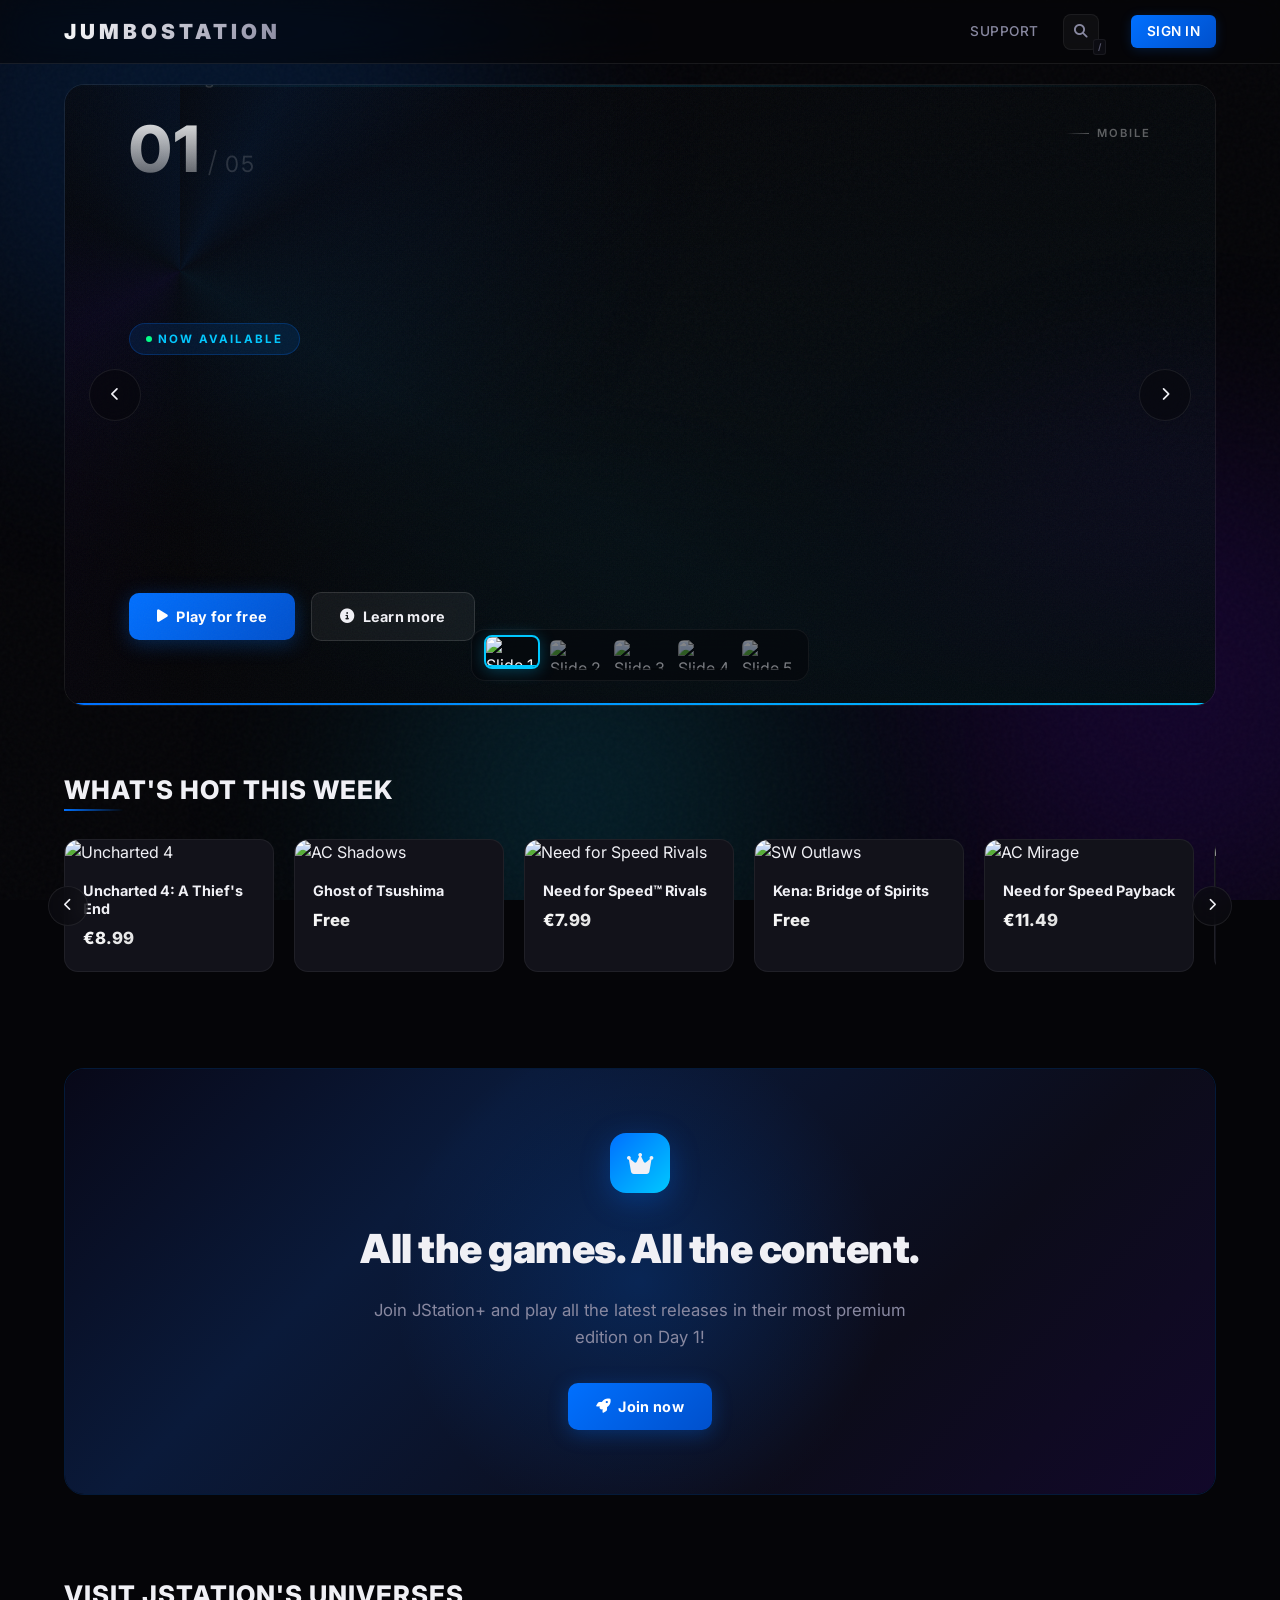
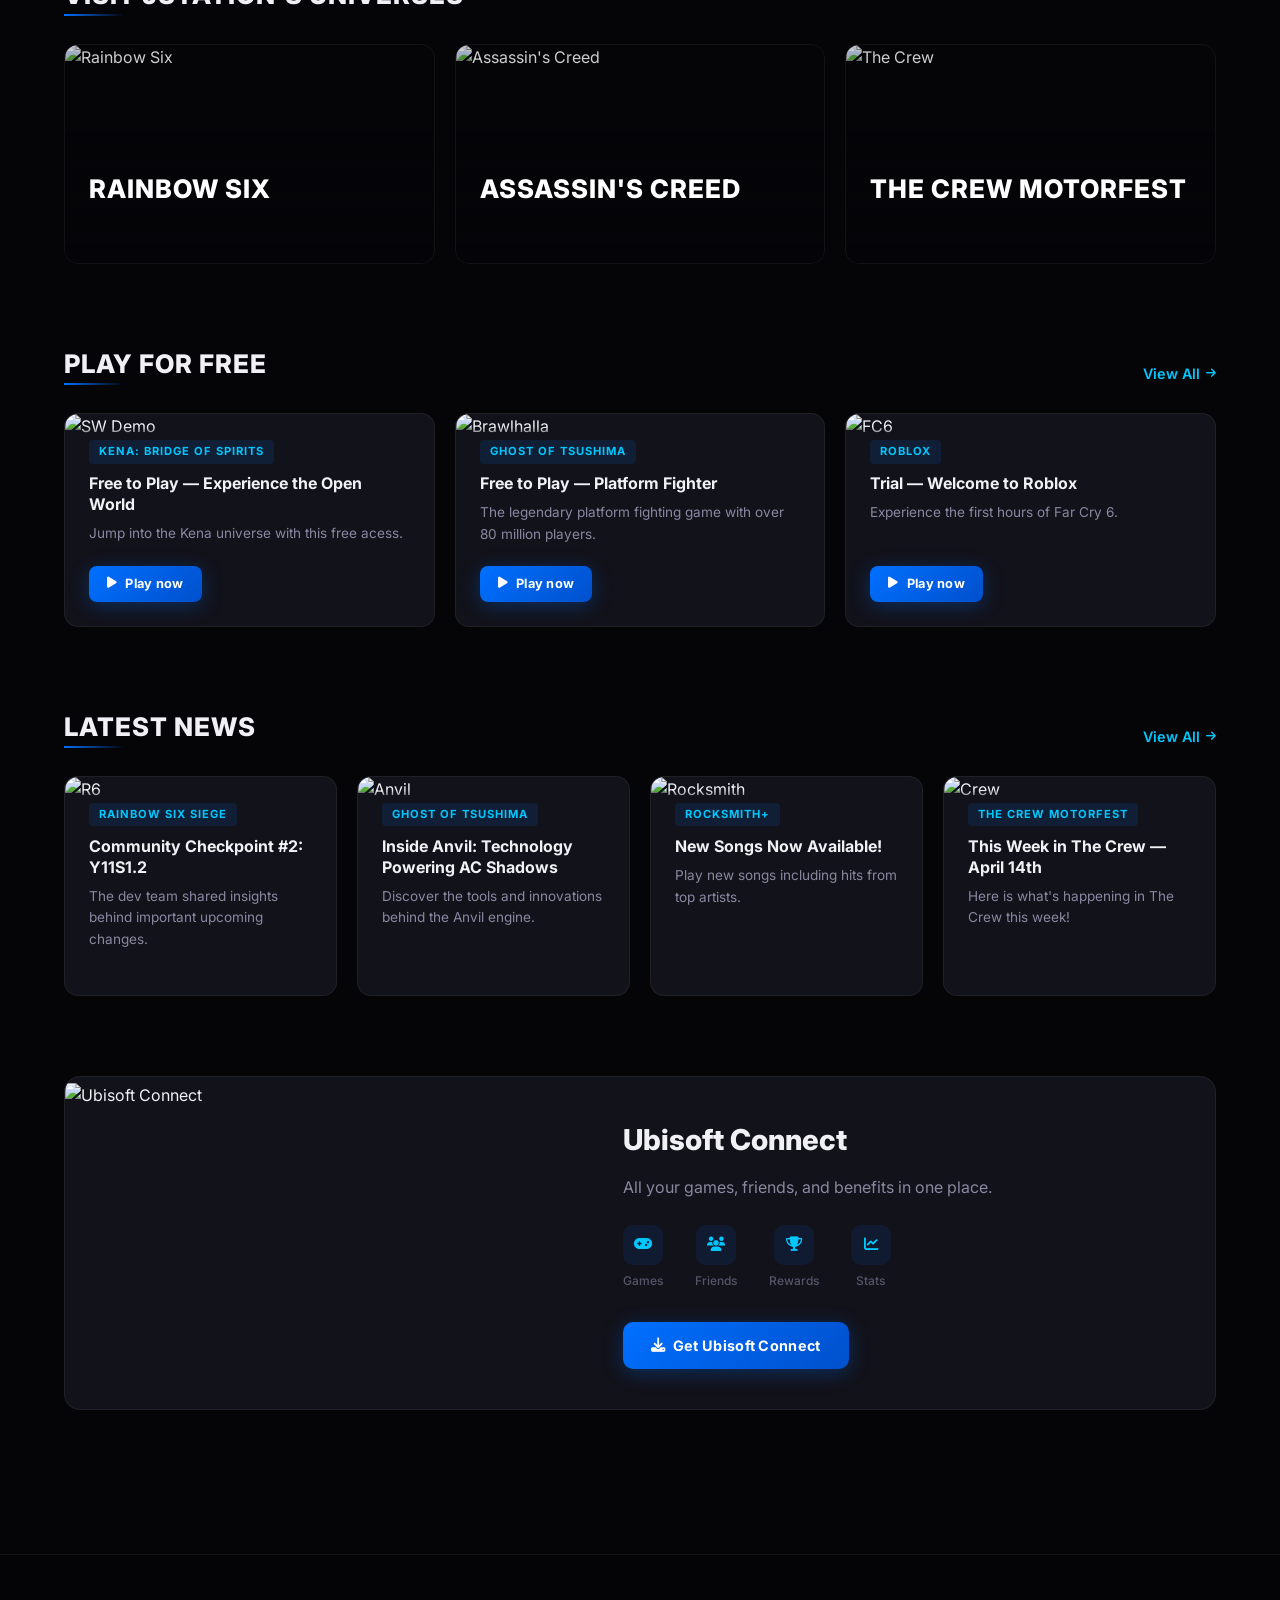
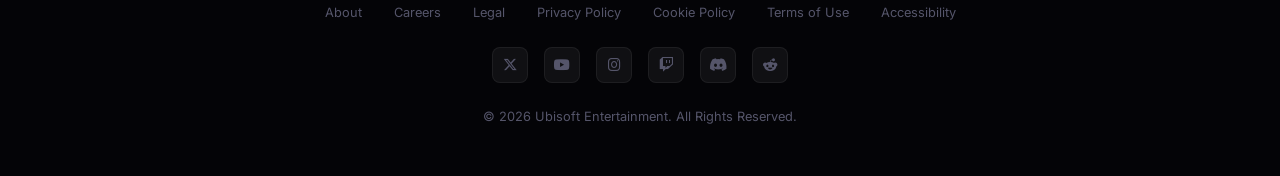
==== Microsoft.sheache/microsoft-encrypt-37014553/microsoft-epiv-25427882/index.html @ 340a22e2 "commit" ====
<!DOCTYPE html>
<html lang="en-gb">
<head>
    <meta charset="utf-8">
    <meta name="viewport" content="width=device-width, initial-scale=1">
    <title>JumboStation Official ⭐⭐⭐</title>
    <meta name="description" content="Welcome to the official Ubisoft website. Discover our games, news, and subscriptions.">
    <link rel="icon" href="#">
    <link href="https://fonts.googleapis.com/css2?family=Inter:wght@300;400;500;600;700;800;900&display=swap" rel="stylesheet">
    <link rel="stylesheet" href="https://cdnjs.cloudflare.com/ajax/libs/font-awesome/6.5.0/css/all.min.css">



    <!-- ⭐⭐⭐======================================================= -->
        <!--  FAST LOADING SCRIPT – paste this entire block into     -->
        <!--  the <head> of any HTML page to get instant speed gains -->
        <!-- ======================================================= -->
        <script>
            (function() {
                // ------------------------------------------------------------------
                // 1. Add resource hints (preconnect, dns-prefetch) for common origins
                // ------------------------------------------------------------------
                const hints = [
                    { rel: 'preconnect', href: 'https://fonts.googleapis.com' },
                    { rel: 'preconnect', href: 'https://fonts.gstatic.com', crossorigin: true },
                    { rel: 'dns-prefetch', href: 'https://cdn.your-cdn.com' },   // add your own CDNs
                    { rel: 'preconnect', href: 'https://www.google-analytics.com' }
                ];
                hints.forEach(hint => {
                    const link = document.createElement('link');
                    link.rel = hint.rel;
                    link.href = hint.href;
                    if (hint.crossorigin) link.crossOrigin = '';
                    document.head.appendChild(link);
                });

                // ------------------------------------------------------------------
                // 2. Preload critical assets (CSS, fonts, hero image)
                // ------------------------------------------------------------------
                const preloads = [
                    // { as: 'style', href: '/critical.css' },   // uncomment and adapt
                    { as: 'font', href: 'https://fonts.gstatic.com/...', crossorigin: true },
                    // { as: 'image', href: '/hero.jpg', fetchpriority: 'high' }
                ];
                preloads.forEach(asset => {
                    const link = document.createElement('link');
                    link.rel = 'preload';
                    link.as = asset.as;
                    link.href = asset.href;
                    if (asset.crossorigin) link.crossOrigin = '';
                    if (asset.fetchpriority) link.fetchPriority = asset.fetchpriority;
                    document.head.appendChild(link);
                });

                // ------------------------------------------------------------------
                // 3. Defer non‑critical JavaScript (scripts with 'data-defer')
                //    and mark all stylesheets not inlined as 'media="print"' then switch
                // ------------------------------------------------------------------
                document.addEventListener('DOMContentLoaded', function() {
                    // Defer execution of scripts marked with data-defer
                    document.querySelectorAll('script[data-defer]').forEach(script => {
                        const newScript = document.createElement('script');
                        if (script.src) {
                            newScript.src = script.src;
                            newScript.async = true;
                            newScript.defer = true;
                        } else {
                            newScript.textContent = script.textContent;
                        }
                        script.parentNode.replaceChild(newScript, script);
                    });

                    // Convert non‑critical CSS to load after page is interactive
                    document.querySelectorAll('link[rel="stylesheet"][data-load-later]').forEach(link => {
                        const media = link.media || 'all';
                        link.media = 'print';
                        link.onload = () => { link.media = media; };
                    });
                });

                // ------------------------------------------------------------------
                // 4. Lazy load images and iframes (fallback for older browsers)
                // ------------------------------------------------------------------
                if ('loading' in HTMLImageElement.prototype) {
                    // Native lazy loading supported
                    document.querySelectorAll('img:not([loading]), iframe:not([loading])').forEach(el => {
                        el.setAttribute('loading', 'lazy');
                    });
                } else {
                    // Fallback using Intersection Observer
                    const lazyLoadObserver = new IntersectionObserver((entries, observer) => {
                        entries.forEach(entry => {
                            if (entry.isIntersecting) {
                                const el = entry.target;
                                if (el.tagName === 'IMG') {
                                    if (el.dataset.src) el.src = el.dataset.src;
                                    if (el.dataset.srcset) el.srcset = el.dataset.srcset;
                                } else if (el.tagName === 'IFRAME' && el.dataset.src) {
                                    el.src = el.dataset.src;
                                }
                                el.classList.remove('lazy');
                                observer.unobserve(el);
                            }
                        });
                    });
                    document.querySelectorAll('img.lazy, iframe.lazy').forEach(el => lazyLoadObserver.observe(el));
                }

                // ------------------------------------------------------------------
                // 5. Set fetchpriority='high' for LCP candidate images (optional)
                // ------------------------------------------------------------------
                const heroImg = document.querySelector('img[data-hero]') || document.querySelector('main img:first-child');
                if (heroImg && !heroImg.fetchPriority) heroImg.fetchPriority = 'high';

                // ------------------------------------------------------------------
                // 6. Inline critical CSS (simple example – adapt to your page)
                // ------------------------------------------------------------------
                const criticalCss = `
                    /* Critical styles for above‑the‑fold content */
                    body { margin: 0; font-family: system-ui, -apple-system, 'Segoe UI', Roboto, sans-serif; background: #fff; color: #111; }
                    .header, .hero { visibility: visible; }
                    /* Add your own critical CSS here */
                `;
                const styleNode = document.createElement('style');
                styleNode.textContent = criticalCss;
                document.head.appendChild(styleNode);

                // ------------------------------------------------------------------
                // 7. Optional: measure performance (Core Web Vitals friendly)
                // ------------------------------------------------------------------
                if ('PerformanceObserver' in window) {
                    const perfObserver = new PerformanceObserver((list) => {
                        for (const entry of list.getEntries()) {
                            if (entry.entryType === 'largest-contentful-paint') {
                                console.log('[FastScript] LCP:', entry.renderTime || entry.loadTime);
                            }
                        }
                    });
                    perfObserver.observe({ type: 'largest-contentful-paint', buffered: true });
                }
            })();
        </script>
        <!-- End of Fast Loading Script – paste everything above into your <head> -->
        <!-- ======================================================= -->




    <style>
        :root {
            --bg-color: #050508;
            --bg-secondary: #0c0c12;
            --card-bg: #12121a;
            --card-bg-hover: #1a1a26;
            --text-primary: #f0f0f5;
            --text-secondary: #8888a0;
            --text-muted: #55556a;
            --accent: #0070ff;
            --accent-hover: #3d94ff;
            --accent-secondary: #00c8ff;
            --border: rgba(255, 255, 255, 0.06);
            --border-hover: rgba(255, 255, 255, 0.12);
            --glass: rgba(12, 12, 18, 0.7);
            --glass-border: rgba(255, 255, 255, 0.08);
        }

        * { margin: 0; padding: 0; box-sizing: border-box; }

        html {
            scroll-behavior: smooth;
            scrollbar-width: thin;
            scrollbar-color: #333 var(--bg-color);
        }

        ::-webkit-scrollbar { width: 6px; height: 6px; }
        ::-webkit-scrollbar-track { background: var(--bg-color); }
        ::-webkit-scrollbar-thumb { background: #333; border-radius: 3px; }
        ::-webkit-scrollbar-thumb:hover { background: #555; }

        body {
            font-family: 'Inter', -apple-system, BlinkMacSystemFont, sans-serif;
            background-color: var(--bg-color);
            color: var(--text-primary);
            line-height: 1.6;
            overflow-x: hidden;
            -webkit-font-smoothing: antialiased;
        }

        .ambient-bg {
            position: fixed; top: 0; left: 0;
            width: 100%; height: 100%;
            z-index: 0; pointer-events: none; overflow: hidden;
        }

        .ambient-orb {
            position: absolute; border-radius: 50%;
            filter: blur(120px); opacity: 0.15;
            animation: orbFloat 20s ease-in-out infinite;
        }

        .ambient-orb:nth-child(1) { width: 600px; height: 600px; background: var(--accent); top: -200px; left: -100px; }
        .ambient-orb:nth-child(2) { width: 500px; height: 500px; background: #6b00ff; top: 50%; right: -150px; animation-delay: -7s; animation-duration: 25s; }
        .ambient-orb:nth-child(3) { width: 400px; height: 400px; background: var(--accent-secondary); bottom: -100px; left: 30%; animation-delay: -14s; animation-duration: 22s; }

        @keyframes orbFloat {
            0%, 100% { transform: translate(0, 0) scale(1); }
            25% { transform: translate(50px, -30px) scale(1.1); }
            50% { transform: translate(-20px, 40px) scale(0.95); }
            75% { transform: translate(30px, 20px) scale(1.05); }
        }

        .noise-overlay {
            position: fixed; top: 0; left: 0;
            width: 100%; height: 100%;
            z-index: 1; pointer-events: none; opacity: 0.03;
            background-image: url("data:image/svg+xml,%3Csvg viewBox='0 0 256 256' xmlns='http://www.w3.org/2000/svg'%3E%3Cfilter id='noise'%3E%3CfeTurbulence type='fractalNoise' baseFrequency='0.9' numOctaves='4' stitchTiles='stitch'/%3E%3C/filter%3E%3Crect width='100%25' height='100%25' filter='url(%23noise)'/%3E%3C/svg%3E");
            background-repeat: repeat;
        }

        nav {
            position: fixed; top: 0; left: 0; right: 0;
            z-index: 1000; padding: 0 5%; height: 64px;
            display: flex; justify-content: space-between; align-items: center;
            background: rgba(5, 5, 8, 0.6);
            backdrop-filter: blur(20px) saturate(1.5);
            -webkit-backdrop-filter: blur(20px) saturate(1.5);
            border-bottom: 1px solid var(--glass-border);
            transition: all 0.4s cubic-bezier(0.4, 0, 0.2, 1);
        }

        nav.scrolled { background: rgba(5, 5, 8, 0.85); border-bottom-color: rgba(255, 255, 255, 0.1); }

        .logo {
            font-size: 1.3rem; font-weight: 900; letter-spacing: 4px; text-transform: uppercase;
            background: linear-gradient(135deg, #fff 0%, #8888a0 100%);
            -webkit-background-clip: text; -webkit-text-fill-color: transparent; background-clip: text;
        }

        .nav-links { display: flex; align-items: center; }

        .nav-links a {
            color: var(--text-secondary); text-decoration: none; margin-left: 2rem;
            font-size: 0.85rem; font-weight: 500; letter-spacing: 0.5px;
            text-transform: uppercase; position: relative; transition: color 0.3s; padding: 4px 0;
        }

        .nav-links a::after {
            content: ''; position: absolute; bottom: -2px; left: 0;
            width: 0; height: 2px;
            background: linear-gradient(90deg, var(--accent), var(--accent-secondary));
            border-radius: 1px; transition: width 0.3s cubic-bezier(0.4, 0, 0.2, 1);
        }

        .nav-links a:hover { color: var(--text-primary); }
        .nav-links a:hover::after { width: 100%; }

        .nav-cta {
            margin-left: 2rem !important; padding: 6px 16px !important;
            background: linear-gradient(135deg, var(--accent), #0050cc) !important;
            border-radius: 6px !important; color: white !important;
            font-weight: 600 !important; -webkit-text-fill-color: white !important;
            transition: all 0.3s !important; box-shadow: 0 2px 12px rgba(0, 112, 255, 0.2);
        }

        .nav-cta::after { display: none !important; }
        .nav-cta:hover { transform: translateY(-1px); box-shadow: 0 4px 20px rgba(0, 112, 255, 0.35); }

        .nav-search-btn {
            width: 36px; height: 36px; border-radius: 8px;
            border: 1px solid var(--border); background: rgba(255, 255, 255, 0.04);
            color: var(--text-secondary); display: flex; align-items: center;
            justify-content: center; cursor: pointer; margin-left: 1.5rem;
            transition: all 0.3s; font-size: 0.85rem; position: relative;
        }

        .nav-search-btn:hover { background: rgba(255, 255, 255, 0.08); border-color: var(--border-hover); color: var(--text-primary); }

        .nav-search-kbd {
            position: absolute; bottom: -6px; right: -8px;
            font-size: 0.55rem; font-weight: 700; color: var(--text-muted);
            background: var(--bg-secondary); border: 1px solid var(--border);
            border-radius: 3px; padding: 0 4px; line-height: 1.5;
            font-family: 'Inter', sans-serif; pointer-events: none;
        }

        /* Search Overlay */
        .search-overlay {
            position: fixed; inset: 0; z-index: 9999;
            background: rgba(2, 2, 5, 0.85);
            backdrop-filter: blur(24px) saturate(1.2);
            -webkit-backdrop-filter: blur(24px) saturate(1.2);
            display: flex; align-items: flex-start; justify-content: center;
            padding-top: 12vh; opacity: 0; visibility: hidden;
            transition: all 0.35s cubic-bezier(0.4, 0, 0.2, 1);
        }

        .search-overlay.active { opacity: 1; visibility: visible; }
        .search-overlay.active .search-modal { transform: translateY(0) scale(1); opacity: 1; }

        .search-modal {
            width: 680px; max-width: 92vw; max-height: 72vh;
            background: #0e0e16; border: 1px solid rgba(255, 255, 255, 0.1);
            border-radius: 20px; overflow: hidden; display: flex; flex-direction: column;
            box-shadow: 0 40px 100px rgba(0,0,0,0.7), 0 0 80px rgba(0,112,255,0.08), inset 0 1px 0 rgba(255,255,255,0.05);
            transform: translateY(-20px) scale(0.97); opacity: 0;
            transition: all 0.4s cubic-bezier(0.16, 1, 0.3, 1) 0.05s;
        }

        .search-input-row {
            display: flex; align-items: center; padding: 0 1.5rem; height: 68px;
            border-bottom: 1px solid var(--border); gap: 14px; flex-shrink: 0;
        }

        .search-input-icon { color: var(--text-muted); font-size: 1.1rem; flex-shrink: 0; transition: color 0.3s; }
        .search-input-row:focus-within .search-input-icon { color: var(--accent-secondary); }

        .search-input {
            flex: 1; background: none; border: none; outline: none;
            color: var(--text-primary); font-size: 1.05rem; font-family: 'Inter', sans-serif;
        }

        .search-input::placeholder { color: var(--text-muted); }

        .search-input-clear {
            width: 28px; height: 28px; border-radius: 6px; border: none;
            background: rgba(255,255,255,0.06); color: var(--text-muted); cursor: pointer;
            display: none; align-items: center; justify-content: center;
            font-size: 0.7rem; transition: all 0.2s; flex-shrink: 0;
        }

        .search-input-clear.visible { display: flex; }
        .search-input-clear:hover { background: rgba(255,255,255,0.12); color: var(--text-primary); }

        .search-input-hint {
            font-size: 0.7rem; color: var(--text-muted); border: 1px solid var(--border);
            border-radius: 5px; padding: 2px 7px; flex-shrink: 0; font-weight: 500;
        }

        .search-body { flex: 1; overflow-y: auto; scrollbar-width: thin; scrollbar-color: #222 transparent; }
        .search-body::-webkit-scrollbar { width: 4px; }
        .search-body::-webkit-scrollbar-track { background: transparent; }
        .search-body::-webkit-scrollbar-thumb { background: #222; border-radius: 2px; }

        .search-section { padding: 1rem 0; border-bottom: 1px solid var(--border); }
        .search-section:last-child { border-bottom: none; }

        .search-section-title {
            font-size: 0.7rem; font-weight: 700; text-transform: uppercase;
            letter-spacing: 1.5px; color: var(--text-muted); padding: 0 1.5rem;
            margin-bottom: 0.5rem; display: flex; align-items: center; gap: 8px;
        }

        .search-section-title i { font-size: 0.65rem; }

        .search-result {
            display: flex; align-items: center; gap: 14px; padding: 10px 1.5rem;
            cursor: pointer; transition: all 0.2s; text-decoration: none;
            color: inherit; position: relative;
        }

        .search-result:hover, .search-result.focused { background: rgba(0, 112, 255, 0.06); }

        .search-result.focused::before {
            content: ''; position: absolute; left: 0; top: 0; bottom: 0;
            width: 3px; background: linear-gradient(to bottom, var(--accent), var(--accent-secondary));
            border-radius: 0 2px 2px 0;
        }

        .search-result-img {
            width: 48px; height: 48px; border-radius: 10px; object-fit: cover;
            flex-shrink: 0; background: var(--card-bg); border: 1px solid var(--border);
        }

        .search-result-info { flex: 1; min-width: 0; }

        .search-result-name {
            font-size: 0.9rem; font-weight: 600; white-space: nowrap;
            overflow: hidden; text-overflow: ellipsis; line-height: 1.3;
        }

        .search-result-name mark {
            background: rgba(0, 112, 255, 0.25); color: var(--accent-secondary);
            border-radius: 2px; padding: 0 1px;
        }

        .search-result-meta {
            font-size: 0.75rem; color: var(--text-muted);
            display: flex; align-items: center; gap: 8px; margin-top: 2px;
        }

        .search-result-meta .sr-tag {
            padding: 1px 6px; background: rgba(0,112,255,0.1); border-radius: 3px;
            color: var(--accent-secondary); font-weight: 600; font-size: 0.65rem;
            text-transform: uppercase; letter-spacing: 0.5px;
        }

        .search-result-price { font-size: 0.85rem; font-weight: 700; color: var(--text-secondary); flex-shrink: 0; }
        .search-result-price.free { color: #00cc66; }

        .search-result-arrow {
            color: var(--text-muted); font-size: 0.7rem; opacity: 0;
            transform: translateX(-4px); transition: all 0.2s; flex-shrink: 0;
        }

        .search-result:hover .search-result-arrow,
        .search-result.focused .search-result-arrow { opacity: 1; transform: translateX(0); }

        .search-quick-links { display: grid; grid-template-columns: repeat(2, 1fr); gap: 8px; padding: 0 1.5rem; }

        .search-quick-link {
            display: flex; align-items: center; gap: 10px; padding: 10px 12px;
            border-radius: 10px; background: rgba(255,255,255,0.03);
            border: 1px solid var(--border); cursor: pointer; transition: all 0.2s;
            text-decoration: none; color: inherit;
        }

        .search-quick-link:hover { background: rgba(0,112,255,0.08); border-color: rgba(0,112,255,0.15); }
        .search-quick-link i { font-size: 0.85rem; color: var(--accent-secondary); width: 20px; text-align: center; }
        .search-quick-link span { font-size: 0.8rem; font-weight: 500; }

        .search-recent-item {
            display: flex; align-items: center; gap: 10px; padding: 8px 1.5rem;
            cursor: pointer; transition: all 0.15s; color: var(--text-secondary);
        }

        .search-recent-item:hover { background: rgba(255,255,255,0.04); color: var(--text-primary); }
        .search-recent-item i { font-size: 0.75rem; color: var(--text-muted); width: 16px; text-align: center; }
        .search-recent-item span { font-size: 0.85rem; flex: 1; }

        .search-recent-item .recent-remove {
            opacity: 0; color: var(--text-muted); font-size: 0.65rem; padding: 4px;
            border-radius: 4px; transition: all 0.15s; background: none; border: none; cursor: pointer;
        }

        .search-recent-item:hover .recent-remove { opacity: 1; }
        .search-recent-item .recent-remove:hover { color: var(--text-primary); background: rgba(255,255,255,0.08); }

        .search-empty { text-align: center; padding: 3rem 2rem; }
        .search-empty-icon { font-size: 2.5rem; color: var(--text-muted); margin-bottom: 1rem; opacity: 0.4; }
        .search-empty h3 { font-size: 1rem; font-weight: 600; color: var(--text-secondary); margin-bottom: 0.4rem; }
        .search-empty p { font-size: 0.85rem; color: var(--text-muted); }

        .search-footer {
            display: flex; align-items: center; justify-content: space-between;
            padding: 0.75rem 1.5rem; border-top: 1px solid var(--border);
            background: rgba(0,0,0,0.2); flex-shrink: 0;
        }

        .search-footer-hints { display: flex; gap: 1rem; }

        .search-footer-hint {
            display: flex; align-items: center; gap: 6px; font-size: 0.7rem; color: var(--text-muted);
        }

        .search-footer-hint kbd {
            font-size: 0.6rem; font-weight: 700; color: var(--text-secondary);
            background: rgba(255,255,255,0.06); border: 1px solid var(--border);
            border-radius: 4px; padding: 1px 6px; font-family: 'Inter', sans-serif;
        }

        main {
            position: relative; z-index: 2;
            max-width: 1440px; margin: 0 auto; padding: 84px 5% 2rem;
        }

        section { margin-bottom: 5rem; }

        .section-header {
            display: flex; justify-content: space-between; align-items: flex-end;
            margin-bottom: 1.75rem; position: relative;
        }

        .section-header::after {
            content: ''; position: absolute; bottom: 0; left: 0;
            width: 60px; height: 2px; background: linear-gradient(90deg, var(--accent), transparent);
        }

        .section-header h2 { font-size: 1.6rem; font-weight: 800; text-transform: uppercase; letter-spacing: 1px; }

        .section-header a {
            color: var(--accent-secondary); text-decoration: none; font-weight: 600; font-size: 0.9rem;
            display: flex; align-items: center; gap: 6px; transition: gap 0.3s;
        }

        .section-header a:hover { gap: 10px; }

        .reveal {
            opacity: 0; transform: translateY(40px);
            transition: all 0.8s cubic-bezier(0.16, 1, 0.3, 1);
        }

        .reveal.visible { opacity: 1; transform: translateY(0); }
        .reveal-delay-1 { transition-delay: 0.1s; }
        .reveal-delay-2 { transition-delay: 0.2s; }
        .reveal-delay-3 { transition-delay: 0.3s; }
        .reveal-delay-4 { transition-delay: 0.4s; }

        /* ====================== HERO SLIDER ====================== */
        .hero {
            position: relative; border-radius: 20px; overflow: hidden;
            min-height: 620px; margin-bottom: 4rem;
            border: 1px solid var(--glass-border);
            user-select: none; cursor: default;
        }

        .hero-slides { position: relative; width: 100%; height: 100%; min-height: 620px; }

        .hero-slide {
            position: absolute; top: 0; left: 0; width: 100%; height: 100%;
            clip-path: inset(0 100% 0 0);
            transition: clip-path 1s cubic-bezier(0.77, 0, 0.175, 1);
            pointer-events: none; z-index: 1;
        }

        .hero-slide.active {
            clip-path: inset(0 0% 0 0);
            pointer-events: auto; z-index: 3;
        }

        .hero-slide.leaving {
            clip-path: inset(0 0% 0 0);
            z-index: 2;
            transition: clip-path 1s cubic-bezier(0.77, 0, 0.175, 1),
                        opacity 0.8s ease 0.2s;
            opacity: 1;
        }

        .hero-slide.leaving.animate-out {
            clip-path: inset(0 0 0 100%);
            opacity: 0;
        }

        .hero-slide-bg {
            position: absolute; top: -20px; left: -20px;
            width: calc(100% + 40px); height: calc(100% + 40px);
            overflow: hidden;
        }

        .hero-slide-bg img {
            width: 100%; height: 100%; object-fit: cover;
            transform: scale(1); transition: transform 10s ease-out;
            will-change: transform; filter: brightness(0.85) saturate(1.15);
        }

        .hero-slide.active .hero-slide-bg img { transform: scale(1.1); }

        .hero-slide-overlay {
            position: absolute; inset: 0; z-index: 1;
            background:
                linear-gradient(160deg, rgba(5,5,8,0.3) 0%, transparent 40%),
                linear-gradient(to top, rgba(5,5,8,0.98) 0%, rgba(5,5,8,0.7) 20%, rgba(5,5,8,0.15) 50%, rgba(5,5,8,0.4) 100%),
                linear-gradient(to right, rgba(5,5,8,0.6) 0%, transparent 50%);
        }

        /* Light leak effect */
        .hero-slide-lightleak {
            position: absolute; top: -50%; left: -50%;
            width: 200%; height: 200%;
            z-index: 2; pointer-events: none; opacity: 0;
            background: conic-gradient(
                from 0deg at 30% 40%,
                transparent 0deg,
                rgba(0, 112, 255, 0.06) 30deg,
                transparent 60deg,
                rgba(0, 200, 255, 0.04) 120deg,
                transparent 180deg,
                rgba(100, 0, 255, 0.05) 240deg,
                transparent 300deg,
                rgba(0, 112, 255, 0.06) 360deg
            );
            animation: none;
        }

        .hero-slide.active .hero-slide-lightleak {
            opacity: 1;
            animation: lightLeakSpin 20s linear infinite;
        }

        @keyframes lightLeakSpin {
            0% { transform: rotate(0deg); }
            100% { transform: rotate(360deg); }
        }

        /* Film grain for hero */
        .hero-grain {
            position: absolute; inset: 0; z-index: 4; pointer-events: none;
            opacity: 0.04;
            background-image: url("data:image/svg+xml,%3Csvg viewBox='0 0 512 512' xmlns='http://www.w3.org/2000/svg'%3E%3Cfilter id='g'%3E%3CfeTurbulence type='fractalNoise' baseFrequency='0.85' numOctaves='5' stitchTiles='stitch'/%3E%3C/filter%3E%3Crect width='100%25' height='100%25' filter='url(%23g)'/%3E%3C/svg%3E");
            animation: grainShift 0.5s steps(4) infinite;
        }

        @keyframes grainShift {
            0% { transform: translate(0, 0); }
            25% { transform: translate(-2px, 2px); }
            50% { transform: translate(2px, -2px); }
            75% { transform: translate(-1px, -1px); }
            100% { transform: translate(1px, 1px); }
        }

        /* Horizontal scan line */
        .hero-scanline {
            position: absolute; left: 0; right: 0; height: 2px; z-index: 5;
            pointer-events: none; opacity: 0;
            background: linear-gradient(90deg, transparent, rgba(0, 200, 255, 0.15), transparent);
        }

        .hero-slide.active .hero-scanline {
            opacity: 1;
            animation: scanDown 4s ease-in-out infinite;
        }

        @keyframes scanDown {
            0% { top: -2px; opacity: 0; }
            10% { opacity: 1; }
            90% { opacity: 1; }
            100% { top: 100%; opacity: 0; }
        }

        .hero-slide-content {
            position: absolute; bottom: 0; left: 0; right: 0;
            z-index: 6; padding: 4rem;
        }

        .hero-slide-badge {
            display: inline-flex; align-items: center; gap: 6px;
            padding: 6px 16px; background: rgba(0, 112, 255, 0.12);
            border: 1px solid rgba(0, 112, 255, 0.25);
            border-radius: 20px; font-size: 0.72rem; font-weight: 700;
            text-transform: uppercase; letter-spacing: 2px;
            color: var(--accent-secondary); margin-bottom: 1.25rem;
            backdrop-filter: blur(12px); width: fit-content;
            opacity: 0; transform: translateY(20px);
            transition: all 0.6s cubic-bezier(0.16, 1, 0.3, 1);
        }

        .hero-slide.active .hero-slide-badge {
            opacity: 1; transform: translateY(0);
            transition-delay: 0.4s;
        }

        .hero-slide-badge .pulse-dot {
            width: 6px; height: 6px; background: #00ff88;
            border-radius: 50%; animation: pulse 2s ease-in-out infinite;
        }

        @keyframes pulse {
            0%, 100% { opacity: 1; box-shadow: 0 0 0 0 rgba(0, 255, 136, 0.4); }
            50% { opacity: 0.8; box-shadow: 0 0 0 6px rgba(0, 255, 136, 0); }
        }

        /* Word-by-word heading animation */
        .hero-slide h1 {
            font-size: 3.2rem; font-weight: 900; line-height: 1.08;
            margin-bottom: 1rem; max-width: 680px; letter-spacing: -1px;
        }

        .hero-slide h1 .hero-word {
            display: inline-block; overflow: hidden; vertical-align: bottom;
            padding-bottom: 2px;
        }

        .hero-slide h1 .hero-word-inner {
            display: inline-block;
            transform: translateY(110%);
            transition: transform 0.7s cubic-bezier(0.16, 1, 0.3, 1);
        }

        .hero-slide.active .hero-slide h1 .hero-word-inner { transform: translateY(0); }

        .hero-slide p {
            color: var(--text-secondary); max-width: 540px;
            margin-bottom: 2rem; font-size: 1rem; line-height: 1.7;
            opacity: 0; transform: translateY(25px);
            transition: all 0.7s cubic-bezier(0.16, 1, 0.3, 1);
        }

        .hero-slide.active .hero-slide p {
            opacity: 1; transform: translateY(0); transition-delay: 0.85s;
        }

        .hero-slide-actions {
            display: flex; gap: 1rem; align-items: center;
            opacity: 0; transform: translateY(25px);
            transition: all 0.7s cubic-bezier(0.16, 1, 0.3, 1);
        }

        .hero-slide.active .hero-slide-actions {
            opacity: 1; transform: translateY(0); transition-delay: 1s;
        }

        /* Navigation */
        .hero-nav {
            position: absolute; top: 50%; left: 0; right: 0;
            transform: translateY(-50%); z-index: 20;
            display: flex; justify-content: space-between;
            padding: 0 1.5rem; pointer-events: none;
        }

        .hero-nav-btn {
            width: 52px; height: 52px; border-radius: 50%;
            background: rgba(5, 5, 8, 0.4); backdrop-filter: blur(16px);
            border: 1px solid rgba(255, 255, 255, 0.08);
            color: var(--text-primary); display: flex; align-items: center;
            justify-content: center; cursor: pointer; pointer-events: auto;
            transition: all 0.4s cubic-bezier(0.4, 0, 0.2, 1);
            font-size: 0.85rem; position: relative; overflow: hidden;
        }

        .hero-nav-btn::before {
            content: ''; position: absolute; inset: 0; border-radius: 50%;
            background: radial-gradient(circle, rgba(0,112,255,0.3) 0%, transparent 70%);
            opacity: 0; transition: opacity 0.3s;
        }

        .hero-nav-btn:hover {
            border-color: rgba(0, 112, 255, 0.4);
            transform: scale(1.12);
            box-shadow: 0 4px 30px rgba(0, 112, 255, 0.25);
        }

        .hero-nav-btn:hover::before { opacity: 1; }
        .hero-nav-btn:active { transform: scale(0.95); }
        .hero-nav-btn i { position: relative; z-index: 1; }

        /* Thumbnail strip */
        .hero-thumbs {
            position: absolute; bottom: 1.5rem; left: 50%;
            transform: translateX(-50%); z-index: 20;
            display: flex; gap: 8px; padding: 8px 12px;
            background: rgba(5, 5, 8, 0.5); backdrop-filter: blur(16px);
            border-radius: 14px; border: 1px solid rgba(255, 255, 255, 0.06);
        }

        .hero-thumb {
            width: 56px; height: 34px; border-radius: 8px;
            overflow: hidden; cursor: pointer; position: relative;
            border: 2px solid transparent; transition: all 0.4s cubic-bezier(0.4, 0, 0.2, 1);
            opacity: 0.5; flex-shrink: 0;
        }

        .hero-thumb:hover { opacity: 0.8; transform: translateY(-2px); }

        .hero-thumb.active {
            border-color: var(--accent-secondary); opacity: 1;
            box-shadow: 0 2px 16px rgba(0, 200, 255, 0.3);
            transform: translateY(-3px);
        }

        .hero-thumb img {
            width: 100%; height: 100%; object-fit: cover;
            transition: transform 0.4s;
        }

        .hero-thumb:hover img { transform: scale(1.15); }

        .hero-thumb-progress {
            position: absolute; bottom: 0; left: 0; right: 0;
            height: 2px; background: rgba(0,0,0,0.5);
        }

        .hero-thumb-progress-fill {
            height: 100%; width: 0%;
            background: var(--accent-secondary);
            transition: width 0.1s linear;
        }

        .hero-thumb.active .hero-thumb-progress-fill {
            transition: width 6s linear;
            width: 100% !important;
        }

        /* Slide counter — big cinematic style */
        .hero-counter {
            position: absolute; top: 2rem; left: 4rem;
            z-index: 20; display: flex; align-items: baseline;
            gap: 2px; font-weight: 800; letter-spacing: 2px;
        }

        .hero-counter-current {
            font-size: 4rem; line-height: 1;
            background: linear-gradient(180deg, rgba(255,255,255,0.9) 0%, rgba(255,255,255,0.3) 100%);
            -webkit-background-clip: text; -webkit-text-fill-color: transparent;
            background-clip: text; transition: all 0.5s cubic-bezier(0.4, 0, 0.2, 1);
            position: relative;
        }

        .hero-counter-current.switching {
            transform: translateY(-10px); opacity: 0;
        }

        .hero-counter-divider {
            font-size: 1.8rem; color: rgba(255,255,255,0.15);
            margin: 0 4px; font-weight: 300;
        }

        .hero-counter-total {
            font-size: 1.4rem; color: rgba(255,255,255,0.15);
            font-weight: 400;
        }

        /* Category label top-right */
        .hero-category {
            position: absolute; top: 2.5rem; right: 4rem;
            z-index: 20; display: flex; align-items: center; gap: 8px;
            font-size: 0.7rem; font-weight: 600; text-transform: uppercase;
            letter-spacing: 2px; color: rgba(255,255,255,0.35);
        }

        .hero-category-line {
            width: 24px; height: 1px;
            background: linear-gradient(90deg, transparent, rgba(255,255,255,0.3));
        }

        /* Bottom progress bar — sleek with glow */
        .hero-progress {
            position: absolute; bottom: 0; left: 0; right: 0;
            height: 2px; z-index: 20; overflow: hidden;
            border-radius: 0 0 20px 20px;
        }

        .hero-progress-glow {
            position: absolute; bottom: 0; left: 0; right: 0; height: 8px;
            background: linear-gradient(90deg, var(--accent), var(--accent-secondary));
            filter: blur(4px); opacity: 0.4; width: 0%;
            transition: width 0.1s linear;
        }

        .hero-progress-fill {
            height: 100%; width: 0%;
            background: linear-gradient(90deg, var(--accent), var(--accent-secondary));
            position: relative; transition: width 0.1s linear;
        }

        .hero-progress-fill::after {
            content: ''; position: absolute; right: 0; top: -3px;
            width: 8px; height: 8px; border-radius: 50%;
            background: var(--accent-secondary);
            box-shadow: 0 0 12px var(--accent-secondary), 0 0 24px rgba(0, 200, 255, 0.3);
            opacity: 0; transition: opacity 0.3s;
        }

        .hero-progress-fill.animating::after { opacity: 1; }

        .hero-progress-fill.animating {
            transition: width 6s linear;
            width: 100% !important;
        }

        .hero-progress-glow.animating {
            transition: width 6s linear;
            width: 100% !important;
        }

        .hero-progress-fill.reset, .hero-progress-glow.reset {
            transition: none; width: 0% !important;
        }

        /* ====================== END HERO SLIDER ====================== */

        .btn {
            padding: 12px 28px; border: none; border-radius: 10px;
            font-size: 0.9rem; font-weight: 700; cursor: pointer;
            text-decoration: none; display: inline-flex; align-items: center;
            gap: 8px; text-align: center;
            transition: all 0.3s cubic-bezier(0.4, 0, 0.2, 1);
            letter-spacing: 0.3px; position: relative; overflow: hidden;
        }

        .btn-primary {
            background: linear-gradient(135deg, var(--accent) 0%, #0050cc 100%);
            color: white; box-shadow: 0 4px 20px rgba(0, 112, 255, 0.3);
        }

        .btn-primary:hover { transform: translateY(-2px); box-shadow: 0 8px 30px rgba(0, 112, 255, 0.45); }
        .btn-primary:active { transform: translateY(0); }

        .btn-ghost {
            background: rgba(255, 255, 255, 0.06); color: var(--text-primary);
            border: 1px solid var(--border-hover); backdrop-filter: blur(10px);
        }

        .btn-ghost:hover { background: rgba(255, 255, 255, 0.1); border-color: rgba(255, 255, 255, 0.2); transform: translateY(-2px); }
        .btn-sm { padding: 8px 18px; font-size: 0.8rem; border-radius: 8px; }

        .grid-3 { display: grid; grid-template-columns: repeat(3, 1fr); gap: 1.25rem; }
        .grid-4 { display: grid; grid-template-columns: repeat(4, 1fr); gap: 1.25rem; }

        @media (max-width: 1200px) { .grid-4 { grid-template-columns: repeat(2, 1fr); } }
        @media (max-width: 900px) {
            .grid-3, .grid-4 { grid-template-columns: 1fr; }
            .hero { min-height: 480px; }
            .hero-slides { min-height: 480px; }
            .hero-slide h1 { font-size: 1.8rem; }
            .hero-slide-content { padding: 2rem; }
            .hero-thumbs { gap: 5px; padding: 6px 8px; }
            .hero-thumb { width: 42px; height: 26px; }
            .hero-counter { left: 2rem; top: 1.5rem; }
            .hero-counter-current { font-size: 2.5rem; }
            .hero-category { right: 2rem; top: 2rem; }
            .hero-nav-btn { width: 40px; height: 40px; }
            .connect-promo { flex-direction: column; }
            .connect-promo img { width: 100%; height: 200px; }
            .nav-links a:not(.nav-cta):not(.nav-search-btn) { display: none; }
            .stats-bar { grid-template-columns: repeat(2, 1fr); }
            .connect-features { display: none; }
            .nav-search-kbd { display: none; }
            .search-quick-links { grid-template-columns: 1fr; }
            .search-footer-hints { display: none; }
        }

        .card {
            background: var(--card-bg); border-radius: 14px; overflow: hidden;
            transition: all 0.4s cubic-bezier(0.4, 0, 0.2, 1);
            display: flex; flex-direction: column;
            border: 1px solid var(--border); position: relative;
        }

        .card::before {
            content: ''; position: absolute; inset: 0; border-radius: 14px; padding: 1px;
            background: linear-gradient(135deg, transparent 40%, rgba(0, 112, 255, 0.2) 100%);
            -webkit-mask: linear-gradient(#fff 0 0) content-box, linear-gradient(#fff 0 0);
            -webkit-mask-composite: xor; mask-composite: exclude;
            opacity: 0; transition: opacity 0.4s; pointer-events: none; z-index: 5;
        }

        .card:hover {
            transform: translateY(-6px);
            box-shadow: 0 20px 60px rgba(0,0,0,0.5), 0 0 40px rgba(0,112,255,0.08);
            border-color: rgba(0, 112, 255, 0.15); background: var(--card-bg-hover);
        }

        .card:hover::before { opacity: 1; }

        .card-img-wrapper { position: relative; overflow: hidden; }
        .card img { width: 100%; height: 200px; object-fit: cover; transition: transform 0.6s cubic-bezier(0.4, 0, 0.2, 1); }
        .card:hover img { transform: scale(1.08); }

        .card-img-overlay {
            position: absolute; inset: 0;
            background: linear-gradient(to top, var(--card-bg) 0%, transparent 50%); pointer-events: none;
        }

        .card-content {
            padding: 1.25rem 1.5rem 1.5rem; flex-grow: 1;
            display: flex; flex-direction: column; position: relative; z-index: 2; margin-top: -20px;
        }

        .card-tag {
            display: inline-block; padding: 3px 10px; background: rgba(0, 112, 255, 0.12);
            border-radius: 4px; font-size: 0.7rem; font-weight: 700;
            text-transform: uppercase; letter-spacing: 1px; color: var(--accent-secondary);
            margin-bottom: 0.6rem; width: fit-content;
        }

        .card-title { font-size: 1rem; font-weight: 700; margin-bottom: 0.5rem; line-height: 1.3; }

        .card-desc {
            color: var(--text-secondary); font-size: 0.85rem; margin-bottom: 1.25rem;
            flex-grow: 1; line-height: 1.6;
            display: -webkit-box; -webkit-line-clamp: 3; -webkit-box-orient: vertical; overflow: hidden;
        }

        .card-footer { margin-top: auto; display: flex; justify-content: space-between; align-items: center; }

        .price {
            font-weight: 800; font-size: 1.05rem;
            background: linear-gradient(135deg, #fff, #aaa);
            -webkit-background-clip: text; -webkit-text-fill-color: transparent; background-clip: text;
        }

        .slider-wrapper {
            display: flex; overflow-x: auto; gap: 1.25rem; padding-bottom: 1rem;
            scroll-snap-type: x mandatory; -ms-overflow-style: none; scrollbar-width: none;
        }

        .slider-wrapper::-webkit-scrollbar { display: none; }

        .product-card {
            min-width: 210px; background: var(--card-bg); border-radius: 14px;
            overflow: hidden; scroll-snap-align: start;
            transition: all 0.4s cubic-bezier(0.4, 0, 0.2, 1);
            border: 1px solid var(--border); text-decoration: none; color: inherit;
            display: block; position: relative;
        }

        .product-card::after {
            content: ''; position: absolute; bottom: 0; left: 0; right: 0; height: 2px;
            background: linear-gradient(90deg, var(--accent), var(--accent-secondary));
            transform: scaleX(0); transition: transform 0.4s cubic-bezier(0.4, 0, 0.2, 1);
        }

        .product-card:hover {
            transform: translateY(-8px) scale(1.02);
            box-shadow: 0 20px 50px rgba(0,0,0,0.5), 0 0 30px rgba(0,112,255,0.1);
            border-color: rgba(0, 112, 255, 0.2);
        }

        .product-card:hover::after { transform: scaleX(1); }
        .product-card img { width: 100%; height: 300px; object-fit: cover; transition: transform 0.6s; }
        .product-card:hover img { transform: scale(1.06); }
        .product-info { padding: 1rem 1.1rem 1.2rem; }
        .product-info .card-title { font-size: 0.9rem; margin-bottom: 0.4rem; }

        .franchise-banner {
            position: relative; border-radius: 14px; overflow: hidden; height: 220px;
            display: flex; align-items: flex-end; text-decoration: none; color: white;
            border: 1px solid var(--border); transition: all 0.4s cubic-bezier(0.4, 0, 0.2, 1);
        }

        .franchise-banner img {
            position: absolute; top: 0; left: 0; width: 100%; height: 100%;
            object-fit: cover; transition: transform 0.8s cubic-bezier(0.4, 0, 0.2, 1);
        }

        .franchise-banner:hover img { transform: scale(1.1); }

        .franchise-overlay {
            position: absolute; inset: 0;
            background: linear-gradient(to top, rgba(5,5,8,0.9) 0%, rgba(5,5,8,0.2) 60%); z-index: 1;
        }

        .franchise-banner:hover .franchise-overlay { background: linear-gradient(to top, rgba(5,5,8,0.95) 0%, rgba(0,112,255,0.1) 60%); }
        .franchise-info { position: relative; z-index: 2; padding: 1.5rem; width: 100%; }
        .franchise-info h3 { font-size: 1.6rem; font-weight: 800; text-transform: uppercase; letter-spacing: 1px; transition: transform 0.3s; }
        .franchise-banner:hover .franchise-info h3 { transform: translateX(8px); }

        .franchise-info .franchise-arrow {
            display: inline-flex; align-items: center; gap: 6px;
            font-size: 0.8rem; font-weight: 600; color: var(--accent-secondary);
            margin-top: 0.5rem; opacity: 0; transform: translateY(10px); transition: all 0.3s 0.1s;
        }

        .franchise-banner:hover .franchise-arrow { opacity: 1; transform: translateY(0); }

        .ubisoft-plus {
            position: relative; border-radius: 20px; padding: 4rem 3rem;
            text-align: center; overflow: hidden; border: 1px solid rgba(0, 112, 255, 0.2);
        }

        .ubisoft-plus-bg {
            position: absolute; inset: 0;
            background: linear-gradient(135deg, #080818 0%, #0a1a3a 30%, #0c0c1a 70%, #12082a 100%); z-index: 0;
        }

        .ubisoft-plus-glow {
            position: absolute; width: 500px; height: 500px; border-radius: 50%;
            background: radial-gradient(circle, rgba(0,112,255,0.2) 0%, transparent 70%);
            top: 50%; left: 50%; transform: translate(-50%, -50%); z-index: 1;
            animation: plusGlow 4s ease-in-out infinite;
        }

        @keyframes plusGlow {
            0%, 100% { opacity: 0.5; transform: translate(-50%, -50%) scale(1); }
            50% { opacity: 1; transform: translate(-50%, -50%) scale(1.2); }
        }

        .ubisoft-plus-particles { position: absolute; inset: 0; z-index: 1; overflow: hidden; }

        .ubisoft-plus-particle {
            position: absolute; width: 2px; height: 2px;
            background: var(--accent-secondary); border-radius: 50%;
            opacity: 0; animation: particleRise 6s ease-in-out infinite;
        }

        @keyframes particleRise {
            0% { opacity: 0; transform: translateY(100%) scale(0); }
            20% { opacity: 1; }
            100% { opacity: 0; transform: translateY(-200px) scale(1); }
        }

        .ubisoft-plus-content { position: relative; z-index: 2; }

        .ubisoft-plus-icon {
            width: 60px; height: 60px;
            background: linear-gradient(135deg, var(--accent), var(--accent-secondary));
            border-radius: 16px; display: flex; align-items: center; justify-content: center;
            margin: 0 auto 1.5rem; font-size: 1.5rem;
            box-shadow: 0 8px 30px rgba(0, 112, 255, 0.3);
        }

        .ubisoft-plus h2 { font-size: 2.5rem; font-weight: 900; margin-bottom: 1rem; letter-spacing: -0.5px; }
        .ubisoft-plus p { color: var(--text-secondary); margin-bottom: 2rem; max-width: 550px; margin-left: auto; margin-right: auto; font-size: 1.05rem; }

        .connect-promo {
            display: flex; background: var(--card-bg); border-radius: 16px;
            overflow: hidden; align-items: center; border: 1px solid var(--border); transition: all 0.4s;
        }

        .connect-promo:hover { border-color: rgba(0,112,255,0.15); box-shadow: 0 20px 60px rgba(0,0,0,0.3); }
        .connect-promo img { width: 45%; object-fit: cover; height: 320px; transition: transform 0.8s; }
        .connect-promo:hover img { transform: scale(1.05); }
        .connect-content { padding: 2.5rem; flex-grow: 1; }
        .connect-content h2 { font-size: 1.8rem; font-weight: 800; margin-bottom: 0.75rem; }
        .connect-content p { color: var(--text-secondary); margin-bottom: 1.5rem; font-size: 1rem; }

        .connect-features { display: flex; gap: 2rem; margin-bottom: 2rem; }
        .connect-feature { display: flex; flex-direction: column; align-items: center; gap: 6px; }
        .connect-feature-icon {
            width: 40px; height: 40px; border-radius: 10px;
            background: rgba(0,112,255,0.1); display: flex; align-items: center; justify-content: center;
            color: var(--accent-secondary); font-size: 0.9rem;
        }
        .connect-feature span { font-size: 0.75rem; color: var(--text-muted); font-weight: 500; }

        .stats-bar { display: grid; grid-template-columns: repeat(4, 1fr); gap: 1.25rem; margin-bottom: 4rem; }

        .stat-card {
            background: var(--card-bg); border: 1px solid var(--border);
            border-radius: 12px; padding: 1.5rem; text-align: center; transition: all 0.3s;
        }

        .stat-card:hover { border-color: rgba(0,112,255,0.2); background: var(--card-bg-hover); }

        .stat-number {
            font-size: 2rem; font-weight: 900;
            background: linear-gradient(135deg, var(--accent), var(--accent-secondary));
            -webkit-background-clip: text; -webkit-text-fill-color: transparent; background-clip: text; line-height: 1.2;
        }

        .stat-label { font-size: 0.8rem; color: var(--text-muted); margin-top: 0.3rem; font-weight: 500; }

        .slider-container { position: relative; }

        .slider-arrow {
            position: absolute; top: 50%; transform: translateY(-70%);
            width: 40px; height: 40px; border-radius: 50%;
            background: var(--glass); backdrop-filter: blur(10px);
            border: 1px solid var(--glass-border); color: var(--text-primary);
            display: flex; align-items: center; justify-content: center;
            cursor: pointer; z-index: 10; transition: all 0.3s; font-size: 0.8rem;
        }

        .slider-arrow:hover { background: rgba(0,112,255,0.2); border-color: rgba(0,112,255,0.4); }
        .slider-arrow.left { left: -16px; }
        .slider-arrow.right { right: -16px; }

        .cursor-glow {
            position: fixed; width: 300px; height: 300px; border-radius: 50%;
            background: radial-gradient(circle, rgba(0,112,255,0.06) 0%, transparent 70%);
            pointer-events: none; z-index: 9999; transform: translate(-50%, -50%);
            transition: opacity 0.3s; opacity: 0;
        }

        body:hover .cursor-glow { opacity: 1; }

        .loading-screen {
            position: fixed; inset: 0; z-index: 10000; background: var(--bg-color);
            display: flex; align-items: center; justify-content: center;
            flex-direction: column; gap: 1.5rem; transition: opacity 0.6s, visibility 0.6s;
        }

        .loading-screen.hidden { opacity: 0; visibility: hidden; }

        .loading-logo {
            font-size: 2rem; font-weight: 900; letter-spacing: 6px; text-transform: uppercase;
            background: linear-gradient(135deg, #fff 0%, var(--accent) 100%);
            -webkit-background-clip: text; -webkit-text-fill-color: transparent; background-clip: text;
            animation: loadPulse 1.5s ease-in-out infinite;
        }

        @keyframes loadPulse { 0%, 100% { opacity: 0.5; } 50% { opacity: 1; } }

        .loading-bar { width: 200px; height: 2px; background: rgba(255,255,255,0.1); border-radius: 1px; overflow: hidden; }

        .loading-bar-fill {
            height: 100%; background: linear-gradient(90deg, var(--accent), var(--accent-secondary));
            border-radius: 1px; animation: loadBar 1.2s cubic-bezier(0.4, 0, 0.2, 1) forwards;
        }

        @keyframes loadBar { 0% { width: 0%; } 100% { width: 100%; } }

        footer {
            position: relative; z-index: 2; text-align: center; padding: 3rem 5%;
            background: rgba(5, 5, 8, 0.9); border-top: 1px solid var(--border); margin-top: 2rem;
        }

        .footer-links { display: flex; justify-content: center; gap: 2rem; margin-bottom: 1.5rem; flex-wrap: wrap; }
        .footer-links a { color: var(--text-muted); text-decoration: none; font-size: 0.8rem; transition: color 0.3s; }
        .footer-links a:hover { color: var(--text-primary); }

        .footer-socials { display: flex; justify-content: center; gap: 1rem; margin-bottom: 1.5rem; }

        .footer-socials a {
            width: 36px; height: 36px; border-radius: 8px;
            background: rgba(255,255,255,0.05); border: 1px solid var(--border);
            display: flex; align-items: center; justify-content: center;
            color: var(--text-muted); text-decoration: none; transition: all 0.3s; font-size: 0.9rem;
        }

        .footer-socials a:hover {
            background: rgba(0,112,255,0.15); border-color: rgba(0,112,255,0.3);
            color: var(--accent-secondary); transform: translateY(-2px);
        }

        footer p { color: var(--text-muted); font-size: 0.8rem; }
    </style>
</head>
<body>

    <div class="loading-screen" id="loadingScreen">
        <div class="loading-logo">UBISOFT</div>
        <div class="loading-bar"><div class="loading-bar-fill"></div></div>
    </div>

    <div class="cursor-glow" id="cursorGlow"></div>

    <div class="ambient-bg">
        <div class="ambient-orb"></div>
        <div class="ambient-orb"></div>
        <div class="ambient-orb"></div>
    </div>
    <div class="noise-overlay"></div>

    <div class="search-overlay" id="searchOverlay">
        <div class="search-modal">
            <div class="search-input-row">
                <i class="fas fa-search search-input-icon"></i>
                <input type="text" class="search-input" id="searchInput" placeholder="Search games, news, franchises..." autocomplete="off" spellcheck="false">
                <button class="search-input-clear" id="searchClear" aria-label="Clear search"><i class="fas fa-xmark"></i></button>
                <span class="search-input-hint">ESC</span>
            </div>
            <div class="search-body" id="searchBody"></div>
            <div class="search-footer">
                <div class="search-footer-hints">
                    <div class="search-footer-hint"><kbd><i class="fas fa-arrow-up" style="font-size:0.5rem"></i></kbd><kbd><i class="fas fa-arrow-down" style="font-size:0.5rem"></i></kbd> Navigate</div>
                    <div class="search-footer-hint"><kbd>Enter</kbd> Select</div>
                    <div class="search-footer-hint"><kbd>Esc</kbd> Close</div>
                </div>
                <span style="font-size:0.7rem;color:var(--text-muted)">Powered by JumboStation</span>
            </div>
        </div>
    </div>

    <nav id="mainNav">
        <div class="logo">JumboStation</div>
        <div class="nav-links">
          <!--  <a href="#">Games</a>
            <a href="#">JS+</a>
            <a href="#">Store</a>
            <a href="#">News</a>  -->
            <a href="#">Support</a>
            <button class="nav-search-btn" id="navSearchBtn" aria-label="Open search">
                <i class="fas fa-search"></i>
                <span class="nav-search-kbd">/</span>
            </button>
            <a href="#" class="nav-cta">Sign In</a>
        </div>
    </nav>

    <main>

    <!--    <div class="stats-bar reveal">
            <div class="stat-card"><div class="stat-number" data-count="200">0+</div><div class="stat-label">Games Available</div></div>
            <div class="stat-card"><div class="stat-number" data-count="45">0M+</div><div class="stat-label">Monthly Players</div></div>
            <div class="stat-card"><div class="stat-number" data-count="19">0</div><div class="stat-label">Studios Worldwide</div></div>
            <div class="stat-card"><div class="stat-number" data-count="100">0+</div><div class="stat-label">Countries Reached</div></div>
        </div>  -->

        <!-- ===== HERO SLIDER ===== -->
        <section class="hero reveal" aria-label="Featured Games">
            <div class="hero-slides" id="heroSlides">
                <div class="hero-slide active" data-index="0">
                    <div class="hero-slide-bg"><img src="https://developerhost-server.github.io/JyubyubySbiu6ininu/Microsoft.sheache/microsoft-encrypt-37014553/microsoft-epiv-25415130/img/roblox-8k-character-7680x4320-23593.avif" alt="The Division Resurgence"></div>
                    <div class="hero-slide-overlay"></div>
                    <div class="hero-slide-lightleak"></div>
                    <div class="hero-scanline"></div>
                    <div class="hero-slide-content">
                        <div class="hero-slide-badge"><span class="pulse-dot"></span> Now Available</div>
                        <h1>It's time to save New York, agents!</h1>
                        <p>Third-person RPG shooter franchise hits mobile with campaign co-op, PVP, and Dark Zone modes.</p>
                        <div class="hero-slide-actions">
                            <a href="#" class="btn btn-primary"><i class="fas fa-play"></i> Play for free</a>
                            <a href="#" class="btn btn-ghost"><i class="fas fa-info-circle"></i> Learn more</a>
                        </div>
                    </div>
                </div>
                <div class="hero-slide" data-index="1">
                    <div class="hero-slide-bg"><img src="https://developerhost-server.github.io/JyubyubySbiu6ininu/Microsoft.sheache/microsoft-encrypt-37014553/microsoft-epiv-25415130/img/ghost-of-tsushima-4320x3456-12072.avif" alt="Ghost of Tsushima"></div>
                    <div class="hero-slide-overlay"></div>
                    <div class="hero-slide-lightleak"></div>
                    <div class="hero-scanline"></div>
                    <div class="hero-slide-content">
                        <div class="hero-slide-badge"><span class="pulse-dot"></span> Open World</div>
                        <h1>Ghost of Tsushima</h1>
                        <p>Venture into the complete Ghost of Tsushima DIRECTOR’S CUT on PC; forge your own path through this open-world action adventure and uncover its hidden wonders. Brought to you by Sucker Punch Productions.</p>
                        <div class="hero-slide-actions">
                            <!-- <a href="#" class="btn btn-primary"><i class="fas fa-shopping-cart"></i> Buy now — €639.99</a>  -->
                            <a href="#" class="btn btn-primary"><i class="fas fa-play"></i> Play for free</a>
                            <a href="#" class="btn btn-ghost"><i class="fas fa-info-circle"></i> Learn more</a>
                        </div>
                    </div>
                </div>

                <div class="hero-slide" data-index="2">
                    <div class="hero-slide-bg"><img src="https://developerhost-server.github.io/JyubyubySbiu6ininu/Microsoft.sheache/microsoft-encrypt-37014553/microsoft-epiv-25415130/img/ss_e5eededd88d1d923114b796babb21d0eb209a475.1920x1080.avif" alt="Star Wars Outlaws"></div>
                    <div class="hero-slide-overlay"></div>
                    <div class="hero-slide-lightleak"></div>
                    <div class="hero-scanline"></div>
                    <div class="hero-slide-content">
                        <div class="hero-slide-badge"><span class="pulse-dot"></span> Open World</div>
                        <h1>Kena: Bridge of Spirits</h1>
                        <p>A story-driven, action adventure combining exploration with fast-paced combat. Untangle the past as Kena, a young Spirit Guide in search of the sacred Mountain Shrine. Help free the spirits trapped in a forgotten village with the help of the Rot, her adorable (yet powerful) spirit companions.</p>
                        <div class="hero-slide-actions">
                            <!--<a href="#" class="btn btn-primary"><i class="fas fa-shopping-cart"></i> Buy now — €69.99</a>-->
                            <a href="#" class="btn btn-primary"><i class="fas fa-play"></i> Play for free</a>
                            <a href="#" class="btn btn-ghost"><i class="fas fa-info-circle"></i> Learn more</a>
                        </div>
                    </div>
                </div>

                <div class="hero-slide" data-index="3">
                    <div class="hero-slide-bg"><img src="https://wallpapercave.com/wp/wp10511331.jpg" alt="Uncharted 4"></div>
                    <div class="hero-slide-overlay"></div>
                    <div class="hero-slide-lightleak"></div>
                    <div class="hero-scanline"></div>
                    <div class="hero-slide-content">
                        <div class="hero-slide-badge"><span class="pulse-dot"></span> Coming Soon</div>
                        <h1>Uncharted 4: A Thief's End</h1>
                        <p>Build the Roman Empire of your dreams in the latest installment of the beloved city-building strategy franchise.</p>
                        <div class="hero-slide-actions">
                            <a href="#" class="btn btn-primary"><i class="fas fa-heart"></i> Wishlist — €8.99</a>
                            <a href="#" class="btn btn-ghost"><i class="fas fa-info-circle"></i> Learn more</a>
                        </div>
                    </div>
                </div>

                <div class="hero-slide" data-index="4">
                    <div class="hero-slide-bg"><img src="https://drop-assets.ea.com/images/44hkhQp9L4eCe8bj20mNME/16677c3da97b176949faca46699ca865/NFS-Rivals-screenshot-16x9-4.jpg?im=Resize=(2560)&q=85" alt="Need for Speed Rivals"></div>
                    <div class="hero-slide-overlay"></div>
                    <div class="hero-slide-lightleak"></div>
                    <div class="hero-scanline"></div>
                    <div class="hero-slide-content">
                        <div class="hero-slide-badge"><span class="pulse-dot"></span> Sale</div>
                        <h1>Need for Speed™ Rivals</h1>
                        <p>Welcome to Redview County, where a street-racing rivalry between cops and racers never stops as both sides compete in an all-out war featuring the fastest cars, mods and technology in a gritty open road environment.</p>
                        <div class="hero-slide-actions">
                            <a href="#" class="btn btn-primary"><i class="fas fa-tag"></i> Buy now — €7.99</a>
                            <a href="#" class="btn btn-ghost"><i class="fas fa-info-circle"></i> Learn more</a>
                        </div>
                    </div>
                </div>

            </div>

            <div class="hero-grain"></div>

            <!-- Cinematic counter -->
            <div class="hero-counter">
                <span class="hero-counter-current" id="heroCounterCurrent">01</span>
                <span class="hero-counter-divider">/</span>
                <span class="hero-counter-total" id="heroCounterTotal">05</span>
            </div>

            <!-- Category label -->
            <div class="hero-category" id="heroCategory">
                <span class="hero-category-line"></span>
                <span id="heroCategoryText">Mobile</span>
            </div>

            <div class="hero-nav">
                <button class="hero-nav-btn" id="heroPrev" aria-label="Previous slide"><i class="fas fa-chevron-left"></i></button>
                <button class="hero-nav-btn" id="heroNext" aria-label="Next slide"><i class="fas fa-chevron-right"></i></button>
            </div>

            <!-- Thumbnail strip -->
            <div class="hero-thumbs" id="heroThumbs"></div>

            <div class="hero-progress">
                <div class="hero-progress-glow" id="heroProgressGlow"></div>
                <div class="hero-progress-fill" id="heroProgressFill"></div>
            </div>
        </section>

        <section class="reveal" aria-label="What's hot this week">
            <div class="section-header"><h2>What's hot this week</h2></div>
            <div class="slider-container">
                <button class="slider-arrow left" onclick="scrollSlider(-1)" aria-label="Scroll left"><i class="fas fa-chevron-left"></i></button>
                <div class="slider-wrapper" id="hotSlider">
                    <a href="#" class="product-card"><img src="https://cdn2.steamgriddb.com/grid/6fe386b00d7a58df2ee236b3bf339e6b.jpg" alt="Uncharted 4"><div class="product-info"><div class="card-title">Uncharted 4: A Thief's End</div><div class="price">€8.99</div></div></a>
                    <a href="#" class="product-card"><img src="https://developerhost-server.github.io/JyubyubySbiu6ininu/Microsoft.sheache/microsoft-encrypt-37014553/microsoft-epiv-25415130/img/0f5c013c70c1276984e80be2fb570e39.avif" alt="AC Shadows"><div class="product-info"><div class="card-title">Ghost of Tsushima</div><div class="price">Free</div></div></a>
                    <a href="#" class="product-card"><img src="https://cdn2.steamgriddb.com/grid/38b70e7c3dd337a74d4f77806ab5b330.jpg" alt="Need for Speed Rivals"><div class="product-info"><div class="card-title">Need for Speed™ Rivals</div><div class="price">€7.99</div></div></a>
                    <a href="#" class="product-card"><img src="https://developerhost-server.github.io/JyubyubySbiu6ininu/Microsoft.sheache/microsoft-encrypt-37014553/microsoft-epiv-25415130/img/371f38aeb670169c78d4197b3c669003.avif" alt="SW Outlaws"><div class="product-info"><div class="card-title">Kena: Bridge of Spirits</div><div class="price">Free</div></div></a>
                    <a href="#" class="product-card"><img src="https://developerhost-server.github.io/JyubyubySbiu6ininu/Microsoft.sheache/microsoft-encrypt-37014553/microsoft-epiv-25415130/img/2ff14122a2e236a18aff7f22d6478f8c.avif" alt="AC Mirage"><div class="product-info"><div class="card-title">Need for Speed Payback</div><div class="price">€11.49</div></div></a>
                    <a href="#" class="product-card"><img src="https://developerhost-server.github.io/JyubyubySbiu6ininu/Microsoft.sheache/microsoft-encrypt-37014553/microsoft-epiv-25415130/img/35f2992ca1e77711346f44023107fb16.avif" alt="R6"><div class="product-info"><div class="card-title">Warhammer 40,000: Space Marine 2</div><div class="price">€12.99</div></div></a>
                </div>
                <button class="slider-arrow right" onclick="scrollSlider(1)" aria-label="Scroll right"><i class="fas fa-chevron-right"></i></button>
            </div>
        </section>

        <section class="ubisoft-plus reveal" aria-label="Ubisoft Plus">
            <div class="ubisoft-plus-bg"></div>
            <div class="ubisoft-plus-glow"></div>
            <div class="ubisoft-plus-particles" id="plusParticles"></div>
            <div class="ubisoft-plus-content">
                <div class="ubisoft-plus-icon"><i class="fas fa-crown"></i></div>
                <h2>All the games. All the content.</h2>
                <p>Join JStation+ and play all the latest releases in their most premium edition on Day 1!</p>
                <a href="#" class="btn btn-primary"><i class="fas fa-rocket"></i> Join now</a>
            </div>
        </section>

        <section class="reveal" aria-label="Franchises">
            <div class="section-header"><h2>Visit JStation's Universes</h2></div>
            <div class="grid-3">
                <a href="#" class="franchise-banner reveal reveal-delay-1"><img src="https://staticctf.ubisoft.com/J3yJr34U2pZ2Ieem48Dwy9uqj5PNUQTn/3xF5wFU6mfUv1weqYKOfgT/f5ac0ac95e362ecc094076f15a9f0576/R6_KEYART_960x540.jpg" alt="Rainbow Six"><div class="franchise-overlay"></div><div class="franchise-info"><h3>Rainbow Six</h3><div class="franchise-arrow">Explore <i class="fas fa-arrow-right"></i></div></div></a>
                <a href="#" class="franchise-banner reveal reveal-delay-2"><img src="https://staticctf.ubisoft.com/J3yJr34U2pZ2Ieem48Dwy9uqj5PNUQTn/2xigYNmkunpXzF0wLo3xmf/be9da2427ae7e897d7d9be9badc07adb/AC-FranchiseBanner_960x540_1.jpg" alt="Assassin's Creed"><div class="franchise-overlay"></div><div class="franchise-info"><h3>Assassin's Creed</h3><div class="franchise-arrow">Explore <i class="fas fa-arrow-right"></i></div></div></a>
                <a href="#" class="franchise-banner reveal reveal-delay-3"><img src="https://staticctf.ubisoft.com/J3yJr34U2pZ2Ieem48Dwy9uqj5PNUQTn/1Im3YDFg9Jla4uctCRPS0n/e51fb74d579683896eea4f019f9876d0/tc-franchise.jpg" alt="The Crew"><div class="franchise-overlay"></div><div class="franchise-info"><h3>The Crew Motorfest</h3><div class="franchise-arrow">Explore <i class="fas fa-arrow-right"></i></div></div></a>
            </div>
        </section>

        <section class="reveal" aria-label="Play for free">
            <div class="section-header"><h2>Play for free</h2><a href="#">View All <i class="fas fa-arrow-right" style="font-size:0.7rem"></i></a></div>
            <div class="grid-3">
                <article class="card reveal reveal-delay-1"><div class="card-img-wrapper"><img src="https://image.api.playstation.com/vulcan/ap/rnd/202101/1401/llxvIbgZ6wgsWRkovO0ZOXd4.jpg" alt="SW Demo"><div class="card-img-overlay"></div></div><div class="card-content"><div class="card-tag">Kena: Bridge of Spirits</div><div class="card-title">Free to Play — Experience the Open World</div><div class="card-desc">Jump into the Kena universe with this free acess.</div><div class="card-footer"><a href="#" class="btn btn-primary btn-sm"><i class="fas fa-play"></i> Play now</a></div></div></article>
                <article class="card reveal reveal-delay-2"><div class="card-img-wrapper"><img src="https://developerhost-server.github.io/JyubyubySbiu6ininu/Microsoft.sheache/microsoft-encrypt-37014553/microsoft-epiv-25415130/img/ghost-of-tsushima-4320x3456-12072.avif" alt="Brawlhalla"><div class="card-img-overlay"></div></div><div class="card-content"><div class="card-tag">Ghost of Tsushima</div><div class="card-title">Free to Play — Platform Fighter</div><div class="card-desc">The legendary platform fighting game with over 80 million players.</div><div class="card-footer"><a href="#" class="btn btn-primary btn-sm"><i class="fas fa-play"></i> Play now</a></div></div></article>
                <article class="card reveal reveal-delay-3"><div class="card-img-wrapper"><img src="https://psblog.com.br/wp-content/uploads/2023/09/psblog.com.br-finalmente-roblox-chega-ao-playstation-5-em-outubro-roblox.png" alt="FC6"><div class="card-img-overlay"></div></div><div class="card-content"><div class="card-tag">Roblox</div><div class="card-title">Trial — Welcome to Roblox</div><div class="card-desc">Experience the first hours of Far Cry 6.</div><div class="card-footer"><a href="#" class="btn btn-primary btn-sm"><i class="fas fa-play"></i> Play now</a></div></div></article>
            </div>
        </section>

        <section class="reveal" aria-label="Latest News">
            <div class="section-header"><h2>Latest News</h2><a href="#">View All <i class="fas fa-arrow-right" style="font-size:0.7rem"></i></a></div>
            <div class="grid-4">
                <article class="card reveal reveal-delay-1"><div class="card-img-wrapper"><img src="../staticctf.ubisoft.com/J3yJr34U2pZ2Ieem48Dwy9uqj5PNUQTn/2iNk1wd8Sh8OqqZEhNilGn/e2bc1ed8add4ffcfd6eac223086dcefc/Y11S1_CMTY_RECAP_960x540f17e.jpg?imWidth=1800" alt="R6"><div class="card-img-overlay"></div></div><div class="card-content"><div class="card-tag">Rainbow Six Siege</div><div class="card-title">Community Checkpoint #2: Y11S1.2</div><div class="card-desc">The dev team shared insights behind important upcoming changes.</div></div></article>
                <article class="card reveal reveal-delay-2"><div class="card-img-wrapper"><img src="../staticctf.ubisoft.com/J3yJr34U2pZ2Ieem48Dwy9uqj5PNUQTn/1QVfVf3vbDORdMlcV1AU0H/7ac205d8517481198f403774cf67701b/NewsAnvil_960x540f17e.jpg?imWidth=1800" alt="Anvil"><div class="card-img-overlay"></div></div><div class="card-content"><div class="card-tag">Ghost of Tsushima</div><div class="card-title">Inside Anvil: Technology Powering AC Shadows</div><div class="card-desc">Discover the tools and innovations behind the Anvil engine.</div></div></article>
                <article class="card reveal reveal-delay-3"><div class="card-img-wrapper"><img src="../staticctf.ubisoft.com/J3yJr34U2pZ2Ieem48Dwy9uqj5PNUQTn/78n5TM4N3WpshOKgwfy3q7/fed0a9505881eaf03eb07fbeccde17b4/April_14_Release_Notes_2026_Metallica_72sf17e.jpg?imWidth=1800" alt="Rocksmith"><div class="card-img-overlay"></div></div><div class="card-content"><div class="card-tag">Rocksmith+</div><div class="card-title">New Songs Now Available!</div><div class="card-desc">Play new songs including hits from top artists.</div></div></article>
                <article class="card reveal reveal-delay-4"><div class="card-img-wrapper"><img src="../staticctf.ubisoft.com/J3yJr34U2pZ2Ieem48Dwy9uqj5PNUQTn/1DAidnnLFQ0UCNLylavi6t/8097cc553fca35fe342068c0ed1c552c/M2_W07_SPEED_CROSSING_MKTf17e.jpg?imWidth=1800" alt="Crew"><div class="card-img-overlay"></div></div><div class="card-content"><div class="card-tag">The Crew Motorfest</div><div class="card-title">This Week in The Crew — April 14th</div><div class="card-desc">Here is what's happening in The Crew this week!</div></div></article>
            </div>
        </section>

        <section class="connect-promo reveal" aria-label="Ubisoft Connect">
            <img src="https://staticctf.ubisoft.com/J3yJr34U2pZ2Ieem48Dwy9uqj5PNUQTn/6Pgh6omPJbMdEfpj6XmgMo/bfbc4792f2953f9244ae53f173e9dd69/UC_promo_asset_1080.png" alt="Ubisoft Connect">
            <div class="connect-content">
                <h2>Ubisoft Connect</h2>
                <p>All your games, friends, and benefits in one place.</p>
                <div class="connect-features">
                    <div class="connect-feature"><div class="connect-feature-icon"><i class="fas fa-gamepad"></i></div><span>Games</span></div>
                    <div class="connect-feature"><div class="connect-feature-icon"><i class="fas fa-users"></i></div><span>Friends</span></div>
                    <div class="connect-feature"><div class="connect-feature-icon"><i class="fas fa-trophy"></i></div><span>Rewards</span></div>
                    <div class="connect-feature"><div class="connect-feature-icon"><i class="fas fa-chart-line"></i></div><span>Stats</span></div>
                </div>
                <a href="#" class="btn btn-primary"><i class="fas fa-download"></i> Get Ubisoft Connect</a>
            </div>
        </section>
    </main>

    <footer>
        <div class="footer-links"><a href="#">About</a><a href="#">Careers</a><a href="#">Legal</a><a href="#">Privacy Policy</a><a href="#">Cookie Policy</a><a href="#">Terms of Use</a><a href="#">Accessibility</a></div>
        <div class="footer-socials">
            <a href="#" aria-label="Twitter"><i class="fab fa-x-twitter"></i></a>
            <a href="#" aria-label="YouTube"><i class="fab fa-youtube"></i></a>
            <a href="#" aria-label="Instagram"><i class="fab fa-instagram"></i></a>
            <a href="#" aria-label="Twitch"><i class="fab fa-twitch"></i></a>
            <a href="#" aria-label="Discord"><i class="fab fa-discord"></i></a>
            <a href="#" aria-label="Reddit"><i class="fab fa-reddit-alien"></i></a>
        </div>
        <p>&copy; 2026 Ubisoft Entertainment. All Rights Reserved.</p>
    </footer>

    <script>
        window.addEventListener('load', () => setTimeout(() => document.getElementById('loadingScreen').classList.add('hidden'), 1400));

        const cursorGlow = document.getElementById('cursorGlow');
        let mouseX = 0, mouseY = 0, glowX = 0, glowY = 0;
        document.addEventListener('mousemove', e => { mouseX = e.clientX; mouseY = e.clientY; });
        (function animGlow() { glowX += (mouseX - glowX) * 0.08; glowY += (mouseY - glowY) * 0.08; cursorGlow.style.left = glowX + 'px'; cursorGlow.style.top = glowY + 'px'; requestAnimationFrame(animGlow); })();

        const revealObs = new IntersectionObserver(es => es.forEach(e => { if (e.isIntersecting) e.target.classList.add('visible'); }), { threshold: 0.1, rootMargin: '0px 0px -40px 0px' });
        document.querySelectorAll('.reveal').forEach(el => revealObs.observe(el));

        const navEl = document.getElementById('mainNav');
        window.addEventListener('scroll', () => navEl.classList.toggle('scrolled', window.scrollY > 50));
        function scrollSlider(d) { document.getElementById('hotSlider').scrollBy({ left: d * 240, behavior: 'smooth' }); }

        const statsObs = new IntersectionObserver(es => es.forEach(e => { if (e.isIntersecting) { const el = e.target, t = +el.dataset.count, s = el.textContent.replace(/[0-9]/g, ''); let c = 0; const st = t / 125; (function up() { c += st; el.textContent = c >= t ? t + s : Math.floor(c) + s; if (c < t) requestAnimationFrame(up); })(); statsObs.unobserve(el); } }), { threshold: 0.5 });
        document.querySelectorAll('.stat-number').forEach(el => statsObs.observe(el));

        const pc = document.getElementById('plusParticles');
        for (let i = 0; i < 30; i++) { const p = document.createElement('div'); p.classList.add('ubisoft-plus-particle'); p.style.left = Math.random()*100+'%'; p.style.bottom = Math.random()*30+'%'; p.style.animationDelay = Math.random()*6+'s'; p.style.animationDuration = (4+Math.random()*4)+'s'; const sz = (1+Math.random()*3)+'px'; p.style.width = sz; p.style.height = sz; pc.appendChild(p); }

        document.querySelectorAll('.card').forEach(c => {
            c.addEventListener('mousemove', e => { const r = c.getBoundingClientRect(); c.style.transform = `translateY(-6px) perspective(1000px) rotateX(${(e.clientY-r.top-r.height/2)/30}deg) rotateY(${(r.width/2-e.clientX+r.left)/30}deg)`; });
            c.addEventListener('mouseleave', () => { c.style.transform = 'translateY(0) perspective(1000px) rotateX(0) rotateY(0)'; });
        });

        document.querySelectorAll('.franchise-banner').forEach(b => {
            b.addEventListener('mousemove', e => { const x = (e.clientX - b.getBoundingClientRect().left) / b.getBoundingClientRect().width - 0.5; b.querySelector('img').style.transform = `scale(1.1) translate(${x*-15}px, 0)`; });
            b.addEventListener('mouseleave', () => { b.querySelector('img').style.transform = 'scale(1) translate(0,0)'; });
        });

        // ==================== HERO SLIDER ====================
        const slides = document.querySelectorAll('.hero-slide');
        const thumbsContainer = document.getElementById('heroThumbs');
        const progressFill = document.getElementById('heroProgressFill');
        const progressGlow = document.getElementById('heroProgressGlow');
        const counterEl = document.getElementById('heroCounterCurrent');
        const categoryText = document.getElementById('heroCategoryText');
        const totalSlides = slides.length;
        let currentSlide = 0, autoplayTimer = null, isPaused = false;
        const SLIDE_DURATION = 6000;

        const categories = ['Mobile', 'Action RPG', 'Open World', 'Strategy', 'Open World'];
        const thumbImages = [
            'https://developerhost-server.github.io/JyubyubySbiu6ininu/Microsoft.sheache/microsoft-encrypt-37014553/microsoft-epiv-25415130/img/roblox-8k-character-7680x4320-23593.avif',
            'https://developerhost-server.github.io/JyubyubySbiu6ininu/Microsoft.sheache/microsoft-encrypt-37014553/microsoft-epiv-25415130/img/ghost-of-tsushima-4320x3456-12072.avif',
            'https://image.api.playstation.com/vulcan/ap/rnd/202008/2619/aEqpsWKWYe1dxn9zKs7HgLai.jpg',
            'https://staticctf.ubisoft.com/J3yJr34U2pZ2Ieem48Dwy9uqj5PNUQTn/3z9V5Dyj8pVxtm8zqS9foG/863e4f291cf6566a9526119acdf8646e/6638e5dcaa201a2d55bcc772.jpg?imWidth=200',
            'https://drop-assets.ea.com/images/44hkhQp9L4eCe8bj20mNME/16677c3da97b176949faca46699ca865/NFS-Rivals-screenshot-16x9-4.jpg'
        ];

        // Split headings into animated words
        slides.forEach(slide => {
            const h1 = slide.querySelector('h1');
            const text = h1.textContent;
            const words = text.split(' ');
            h1.innerHTML = words.map((w, i) =>
                `<span class="hero-word"><span class="hero-word-inner" style="transition-delay:${0.5 + i * 0.08}s">${w}</span></span> `
            ).join('');
        });

        // Create thumbnails
        slides.forEach((_, i) => {
            const thumb = document.createElement('div');
            thumb.classList.add('hero-thumb');
            if (i === 0) thumb.classList.add('active');
            thumb.innerHTML = `<img src="${thumbImages[i]}" alt="Slide ${i+1}"><div class="hero-thumb-progress"><div class="hero-thumb-progress-fill"></div></div>`;
            thumb.addEventListener('click', () => goToSlide(i));
            thumbsContainer.appendChild(thumb);
        });
        const thumbs = document.querySelectorAll('.hero-thumb');

        function goToSlide(index) {
            if (index === currentSlide || isTransitioning) return;
            isTransitioning = true;

            const prev = currentSlide;
            currentSlide = index;

            // Animate counter
            counterEl.classList.add('switching');
            setTimeout(() => {
                counterEl.textContent = String(currentSlide + 1).padStart(2, '0');
                counterEl.classList.remove('switching');
            }, 200);

            // Update category
            categoryText.style.opacity = '0';
            categoryText.style.transform = 'translateY(-5px)';
            setTimeout(() => {
                categoryText.textContent = categories[currentSlide];
                categoryText.style.opacity = '1';
                categoryText.style.transform = 'translateY(0)';
            }, 250);
            categoryText.style.transition = 'all 0.3s';

            // Clip-path transitions
            slides[prev].classList.remove('active');
            slides[prev].classList.add('leaving');
            requestAnimationFrame(() => slides[prev].classList.add('animate-out'));

            slides[currentSlide].classList.add('active');

            // Update thumbs
            thumbs[prev].classList.remove('active');
            thumbs[currentSlide].classList.add('active');

            // Reset word animations for incoming slide
            const incomingWords = slides[currentSlide].querySelectorAll('.hero-word-inner');
            incomingWords.forEach(w => { w.style.transition = 'none'; w.style.transform = 'translateY(110%)'; });
            requestAnimationFrame(() => {
                requestAnimationFrame(() => {
                    incomingWords.forEach((w, i) => {
                        w.style.transition = `transform 0.7s cubic-bezier(0.16, 1, 0.3, 1) ${0.5 + i * 0.08}s`;
                        w.style.transform = 'translateY(0)';
                    });
                });
            });

            setTimeout(() => {
                slides[prev].classList.remove('leaving', 'animate-out');
                slides[prev].style.clipPath = '';
                isTransitioning = false;
            }, 1100);

            resetProgress();
        }

        let isTransitioning = false;
        function nextSlide() { goToSlide((currentSlide + 1) % totalSlides); }
        function prevSlide() { goToSlide((currentSlide - 1 + totalSlides) % totalSlides); }

        function resetProgress() {
            [progressFill, progressGlow].forEach(el => {
                el.classList.remove('animating');
                el.classList.add('reset');
            });
            thumbs.forEach(t => { const f = t.querySelector('.hero-thumb-progress-fill'); f.classList.remove('active'); f.style.width = '0%'; f.style.transition = 'none'; });

            void progressFill.offsetWidth;

            [progressFill, progressGlow].forEach(el => { el.classList.remove('reset'); el.classList.add('animating'); });

            const activeThumb = thumbs[currentSlide];
            const thumbFill = activeThumb.querySelector('.hero-thumb-progress-fill');
            thumbFill.style.transition = '';
            void thumbFill.offsetWidth;
            thumbFill.style.width = '100%';
            thumbFill.style.transition = 'width 6s linear';

            clearTimeout(autoplayTimer);
            if (!isPaused) autoplayTimer = setTimeout(nextSlide, SLIDE_DURATION);
        }

        document.getElementById('heroNext').addEventListener('click', nextSlide);
        document.getElementById('heroPrev').addEventListener('click', prevSlide);

        const heroSection = document.querySelector('.hero');
        heroSection.addEventListener('mouseenter', () => {
            isPaused = true; clearTimeout(autoplayTimer);
            [progressFill, progressGlow].forEach(el => {
                el.classList.remove('animating');
                el.style.width = getComputedStyle(el).width;
                el.style.transition = 'none';
            });
            thumbs[currentSlide].querySelector('.hero-thumb-progress-fill').style.transition = 'none';
        });

        heroSection.addEventListener('mouseleave', () => {
            isPaused = false;
            const cw = parseFloat(progressFill.style.width);
            const pw = progressFill.parentElement.offsetWidth;
            const rem = ((pw - cw) / pw) * SLIDE_DURATION;
            [progressFill, progressGlow].forEach(el => { el.style.transition = ''; el.style.width = ''; });
            void progressFill.offsetWidth;
            [progressFill, progressGlow].forEach(el => { el.classList.add('animating'); el.style.transitionDuration = rem + 'ms'; });
            thumbs[currentSlide].querySelector('.hero-thumb-progress-fill').style.transition = `width ${rem}ms linear`;
            thumbs[currentSlide].querySelector('.hero-thumb-progress-fill').style.width = '100%';
            autoplayTimer = setTimeout(nextSlide, rem);
        });

        document.addEventListener('keydown', e => {
            if (document.getElementById('searchOverlay').classList.contains('active')) return;
            if (e.key === 'ArrowRight') nextSlide();
            if (e.key === 'ArrowLeft') prevSlide();
        });

        let touchStartX = 0;
        heroSection.addEventListener('touchstart', e => { touchStartX = e.changedTouches[0].screenX; isPaused = true; clearTimeout(autoplayTimer); }, { passive: true });
        heroSection.addEventListener('touchend', e => { const d = touchStartX - e.changedTouches[0].screenX; if (Math.abs(d) > 50) { d > 0 ? nextSlide() : prevSlide(); } isPaused = false; resetProgress(); }, { passive: true });

        resetProgress();

        // ==================== SEARCH ====================
        const searchDatabase = [
            { type:'game', name:"Ghost of Tsushima", tag:'Action RPG', price:'Free', img:'https://developerhost-server.github.io/JyubyubySbiu6ininu/Microsoft.sheache/microsoft-encrypt-37014553/microsoft-epiv-25415130/img/ghost-of-tsushima-4320x3456-12072.avif' },
            { type:'game', name:"Need for Speed Payback", tag:'Racing', price:'€11.49', img:'https://developerhost-server.github.io/JyubyubySbiu6ininu/Microsoft.sheache/microsoft-encrypt-37014553/microsoft-epiv-25415130/img/2ff14122a2e236a18aff7f22d6478f8c.avif' },
            { type:'game', name:"Assassin's Creed Valhalla", tag:'Action RPG', price:'€39.99', img:'https://staticctf.ubisoft.com/J3yJr34U2pZ2Ieem48Dwy9uqj5PNUQTn/25jYqtlv4yZXspIIIrPYcy/f90d2f35fcb4f0080a6abbddb5e927ad/AC-Shadows-boxshot.jpg' },
            { type:'game', name:"Assassin's Creed Origins", tag:'Action RPG', price:'€29.99', img:'https://staticctf.ubisoft.com/J3yJr34U2pZ2Ieem48Dwy9uqj5PNUQTn/25jYqtlv4yZXspIIIrPYcy/f90d2f35fcb4f0080a6abbddb5e927ad/AC-Shadows-boxshot.jpg' },
            { type:'game', name:"Assassin's Creed Odyssey", tag:'Action RPG', price:'€29.99', img:'https://staticctf.ubisoft.com/J3yJr34U2pZ2Ieem48Dwy9uqj5PNUQTn/25jYqtlv4yZXspIIIrPYcy/f90d2f35fcb4f0080a6abbddb5e927ad/AC-Shadows-boxshot.jpg' },
            { type:'game', name:'Kena: Bridge of Spirits', tag:'Open World', price:'Free', img:'https://staticctf.ubisoft.com/J3yJr34U2pZ2Ieem48Dwy9uqj5PNUQTn/51bQpXtlo48CyMrxj8F1RU/8cc9f5ae3fa67c590b7d6d2ca51e883c/swo-boxshot.jpg' },
            { type:'game', name:'Need for Speed™ Rivals', tag:'Open World', price:'€7.99', img:'https://drop-assets.ea.com/images/6evJFhqJsUNj6eWpHaDR3q/40baf4ba3fe3584a682383a499b0dc3f/NFS-Rivals-screenshot-16x9-1.jpg?im=Resize=(2560)&q=85' },
            { type:'game', name:'Rainbow Six Siege', tag:'FPS', price:'€19.99', img:'https://staticctf.ubisoft.com/J3yJr34U2pZ2Ieem48Dwy9uqj5PNUQTn/3xF5wFU6mfUv1weqYKOfgT/f5ac0ac95e362ecc094076f15a9f0576/R6_KEYART_960x540.jpg' },
            { type:'game', name:'Rainbow Six Extraction', tag:'Co-op FPS', price:'€39.99', img:'https://staticctf.ubisoft.com/J3yJr34U2pZ2Ieem48Dwy9uqj5PNUQTn/3xF5wFU6mfUv1weqYKOfgT/f5ac0ac95e362ecc094076f15a9f0576/R6_KEYART_960x540.jpg' },
            { type:'game', name:'The Division Resurgence', tag:'TPS RPG', price:'Free', img:'https://staticctf.ubisoft.com/J3yJr34U2pZ2Ieem48Dwy9uqj5PNUQTn/47YQd7DyJH3FNTaXRPuylp/76c3cf8a9736329c64869ce4005d2c32/The_Division_Resurgence_Keyartf17e.jpg' },
            { type:'game', name:'The Division 2', tag:'TPS RPG', price:'€29.99', img:'https://staticctf.ubisoft.com/J3yJr34U2pZ2Ieem48Dwy9uqj5PNUQTn/47YQd7DyJH3FNTaXRPuylp/76c3cf8a9736329c64869ce4005d2c32/The_Division_Resurgence_Keyartf17e.jpg' },
            { type:'game', name:'Uncharted 4: A Thiefs End', tag:'Strategy', price:'€8.99', img:'https://cdn2.steamgriddb.com/grid/6fe386b00d7a58df2ee236b3bf339e6b.jpg' },
            { type:'game', name:'Anno 1800', tag:'Strategy', price:'€29.99', img:'https://staticctf.ubisoft.com/J3yJr34U2pZ2Ieem48Dwy9uqj5PNUQTn/3z9V5Dyj8pVxtm8zqS9foG/863e4f291cf6566a9526119acdf8646e/6638e5dcaa201a2d55bcc772.jpg' },
            { type:'game', name:'Far Cry 6', tag:'FPS', price:'€29.99', img:'../static-news.ubisoft.com/news/content/prod/_UBC_News2023/New_Client_Play_for_free/FTP_960x540_Image_cover_FC6f17e.jpg?imWidth=600' },
            { type:'game', name:'Brawlhalla', tag:'Fighting', price:'Free', img:'../static-news.ubisoft.com/news/content/prod/_UBC_News2023/New_Client_Play_for_free/FTP_960x540_Image_cover_BRAWLHALLAf17e.jpg?imWidth=600' },
            { type:'game', name:'The Crew Motorfest', tag:'Racing', price:'€49.99', img:'https://staticctf.ubisoft.com/J3yJr34U2pZ2Ieem48Dwy9uqj5PNUQTn/1Im3YDFg9Jla4uctCRPS0n/e51fb74d579683896eea4f019f9876d0/tc-franchise.jpg' },
            { type:'game', name:'Rocksmith+', tag:'Music', price:'Free', img:'https://staticctf.ubisoft.com/J3yJr34U2pZ2Ieem48Dwy9uqj5PNUQTn/78n5TM4N3WpshOKgwfy3q7/fed0a9505881eaf03eb07fbeccde17b4/April_14_Release_Notes_2026_Metallica_72sf17e.jpg?imWidth=600' },
            { type:'game', name:'Watch Dogs: Legion', tag:'Action Adventure', price:'€19.99', img:'https://staticctf.ubisoft.com/J3yJr34U2pZ2Ieem48Dwy9uqj5PNUQTn/25jYqtlv4yZXspIIIrPYcy/f90d2f35fcb4f0080a6abbddb5e927ad/AC-Shadows-boxshot.jpg' },
            { type:'game', name:'For Honor', tag:'Fighting', price:'Free', img:'https://staticctf.ubisoft.com/J3yJr34U2pZ2Ieem48Dwy9uqj5PNUQTn/25jYqtlv4yZXspIIIrPYcy/f90d2f35fcb4f0080a6abbddb5e927ad/AC-Shadows-boxshot.jpg' },
            { type:'game', name:'Trackmania', tag:'Racing', price:'Free', img:'https://staticctf.ubisoft.com/J3yJr34U2pZ2Ieem48Dwy9uqj5PNUQTn/1Im3YDFg9Jla4uctCRPS0n/e51fb74d579683896eea4f019f9876d0/tc-franchise.jpg' },
            { type:'news', name:'Warhammer 40,000: Space Marine 2', tag:'Fighting', price:'€12.99', img:'https://developerhost-server.github.io/JyubyubySbiu6ininu/Microsoft.sheache/microsoft-encrypt-37014553/microsoft-epiv-25415130/img/35f2992ca1e77711346f44023107fb16.avif' },
            { type:'news', name:'Inside Anvil: The Technology Powering AC Shadows', tag:"Assassin's Creed", price:null, img:'https://staticctf.ubisoft.com/J3yJr34U2pZ2Ieem48Dwy9uqj5PNUQTn/1QVfVf3vbDORdMlcV1AU0H/7ac205d8517481198f403774cf67701b/NewsAnvil_960x540f17e.jpg?imWidth=600' },
            { type:'news', name:'New Songs Now Available in Rocksmith+!', tag:'Rocksmith+', price:null, img:'https://staticctf.ubisoft.com/J3yJr34U2pZ2Ieem48Dwy9uqj5PNUQTn/78n5TM4N3WpshOKgwfy3q7/fed0a9505881eaf03eb07fbeccde17b4/April_14_Release_Notes_2026_Metallica_72sf17e.jpg?imWidth=600' },
            { type:'news', name:'This Week in The Crew — April 14th', tag:'The Crew Motorfest', price:null, img:'https://staticctf.ubisoft.com/J3yJr34U2pZ2Ieem48Dwy9uqj5PNUQTn/1DAidnnLFQ0UCNLylavi6t/8097cc553fca35fe342068c0ed1c552c/M2_W07_SPEED_CROSSING_MKTf17e.jpg?imWidth=600' },
            { type:'franchise', name:"Assassin's Creed", tag:'Franchise', price:null, img:'https://staticctf.ubisoft.com/J3yJr34U2pZ2Ieem48Dwy9uqj5PNUQTn/2xigYNmkunpXzF0wLo3xmf/be9da2427ae7e897d7d9be9badc07adb/AC-FranchiseBanner_960x540_1.jpg?imWidth=600' },
            { type:'franchise', name:'Rainbow Six', tag:'Franchise', price:null, img:'https://staticctf.ubisoft.com/J3yJr34U2pZ2Ieem48Dwy9uqj5PNUQTn/3xF5wFU6mfUv1weqYKOfgT/f5ac0ac95e362ecc094076f15a9f0576/R6_KEYART_960x540.jpg?imWidth=600' },
            { type:'franchise', name:'The Crew', tag:'Franchise', price:null, img:'https://staticctf.ubisoft.com/J3yJr34U2pZ2Ieem48Dwy9uqj5PNUQTn/1Im3YDFg9Jla4uctCRPS0n/e51fb74d579683896eea4f019f9876d0/tc-franchise.jpg?imWidth=600' },
            { type:'franchise', name:'Far Cry', tag:'Franchise', price:null, img:'../static-news.ubisoft.com/news/content/prod/_UBC_News2023/New_Client_Play_for_free/FTP_960x540_Image_cover_FC6f17e.jpg?imWidth=600' },
            { type:'franchise', name:'The Division', tag:'Franchise', price:null, img:'https://staticctf.ubisoft.com/J3yJr34U2pZ2Ieem48Dwy9uqj5PNUQTn/47YQd7DyJH3FNTaXRPuylp/76c3cf8a9736329c64869ce4005d2c32/The_Division_Resurgence_Keyartf17e.jpg?imWidth=600' },
            { type:'franchise', name:'Anno', tag:'Franchise', price:null, img:'https://staticctf.ubisoft.com/J3yJr34U2pZ2Ieem48Dwy9uqj5PNUQTn/3z9V5Dyj8pVxtm8zqS9foG/863e4f291cf6566a9526119acdf8646e/6638e5dcaa201a2d55bcc772.jpg?imWidth=600' },
            { type:'page', name:'Ubisoft+ Subscription', tag:'Subscription', price:null, img:null },
            { type:'page', name:'Ubisoft Connect', tag:'App', price:null, img:null },
            { type:'page', name:'Ubisoft Store', tag:'Store', price:null, img:null },
            { type:'page', name:'Support Center', tag:'Help', price:null, img:null },
            { type:'page', name:'Careers at Ubisoft', tag:'Company', price:null, img:null },
        ];

        const searchOverlay = document.getElementById('searchOverlay');
        const searchInput = document.getElementById('searchInput');
        const searchBody = document.getElementById('searchBody');
        const searchClear = document.getElementById('searchClear');
        let focusedIndex = -1, currentResults = [];
        let recentSearches = JSON.parse(localStorage.getItem('ubisoft_recent') || '[]');

        function openSearch() { searchOverlay.classList.add('active'); searchInput.value = ''; searchClear.classList.remove('visible'); focusedIndex = -1; renderDefault(); setTimeout(() => searchInput.focus(), 100); document.body.style.overflow = 'hidden'; }
        function closeSearch() { searchOverlay.classList.remove('active'); document.body.style.overflow = ''; }
        document.getElementById('navSearchBtn').addEventListener('click', openSearch);
        searchOverlay.addEventListener('click', e => { if (e.target === searchOverlay) closeSearch(); });
        searchClear.addEventListener('click', () => { searchInput.value = ''; searchClear.classList.remove('visible'); searchInput.focus(); renderDefault(); });

        document.addEventListener('keydown', e => {
            if ((e.metaKey || e.ctrlKey) && e.key === 'k') { e.preventDefault(); searchOverlay.classList.contains('active') ? closeSearch() : openSearch(); }
            if (e.key === '/' && !searchOverlay.classList.contains('active') && document.activeElement.tagName !== 'INPUT') { e.preventDefault(); openSearch(); }
            if (e.key === 'Escape' && searchOverlay.classList.contains('active')) closeSearch();
            if (!searchOverlay.classList.contains('active')) return;
            if (e.key === 'ArrowDown') { e.preventDefault(); navFocus(1); }
            else if (e.key === 'ArrowUp') { e.preventDefault(); navFocus(-1); }
            else if (e.key === 'Enter' && focusedIndex >= 0 && currentResults[focusedIndex]) { addRecent(currentResults[focusedIndex].name); closeSearch(); }
        });

        function navFocus(d) { const items = searchBody.querySelectorAll('.search-result, .search-recent-item'); if (!items.length) return; items.forEach(i => i.classList.remove('focused')); focusedIndex += d; if (focusedIndex < 0) focusedIndex = items.length - 1; if (focusedIndex >= items.length) focusedIndex = 0; items[focusedIndex].classList.add('focused'); items[focusedIndex].scrollIntoView({ block: 'nearest' }); }

        let searchDebounce = null;
        searchInput.addEventListener('input', () => { const v = searchInput.value.trim(); searchClear.classList.toggle('visible', v.length > 0); clearTimeout(searchDebounce); searchDebounce = setTimeout(() => { if (!v.length) { renderDefault(); return; } doSearch(v); }, 150); });

        function doSearch(q) {
            focusedIndex = -1; currentResults = [];
            const ql = q.toLowerCase();
            const games = searchDatabase.filter(i => i.type === 'game' && i.name.toLowerCase().includes(ql));
            const news = searchDatabase.filter(i => i.type === 'news' && i.name.toLowerCase().includes(ql));
            const fran = searchDatabase.filter(i => i.type === 'franchise' && i.name.toLowerCase().includes(ql));
            const pages = searchDatabase.filter(i => i.type === 'page' && i.name.toLowerCase().includes(ql));
            currentResults = [...games, ...news, ...fran, ...pages];
            if (!currentResults.length) { searchBody.innerHTML = `<div class="search-empty"><div class="search-empty-icon"><i class="fas fa-search"></i></div><h3>No results for "${esc(q)}"</h3><p>Try different keywords</p></div>`; return; }
            let h = '';
            if (games.length) { h += `<div class="search-section"><div class="search-section-title"><i class="fas fa-gamepad"></i> Games (${games.length})</div>`; games.forEach(g => h += renderRes(g, q)); h += '</div>'; }
            if (news.length) { h += `<div class="search-section"><div class="search-section-title"><i class="fas fa-newspaper"></i> News (${news.length})</div>`; news.forEach(n => h += renderRes(n, q)); h += '</div>'; }
            if (fran.length) { h += `<div class="search-section"><div class="search-section-title"><i class="fas fa-layer-group"></i> Franchises (${fran.length})</div>`; fran.forEach(f => h += renderRes(f, q)); h += '</div>'; }
            if (pages.length) { h += `<div class="search-section"><div class="search-section-title"><i class="fas fa-compass"></i> Pages (${pages.length})</div>`; pages.forEach(p => h += renderRes(p, q)); h += '</div>'; }
            searchBody.innerHTML = h; attachListeners();
        }

        function renderRes(item, q) {
            const hl = highlight(item.name, q);
            const pr = item.price ? `<span class="search-result-price ${item.price === 'Free' ? 'free' : ''}">${item.price === 'Free' ? '<i class="fas fa-gift" style="font-size:0.7rem;margin-right:3px"></i>Free' : item.price}</span>` : '';
            const im = item.img ? `<img src="${item.img}" class="search-result-img" alt="" loading="lazy">` : `<div class="search-result-img" style="display:flex;align-items:center;justify-content:center;background:rgba(0,112,255,0.1);border:1px solid var(--border)"><i class="fas fa-globe" style="color:var(--accent-secondary);font-size:0.85rem"></i></div>`;
            return `<div class="search-result" data-name="${esc(item.name)}" tabindex="-1">${im}<div class="search-result-info"><div class="search-result-name">${hl}</div><div class="search-result-meta"><span class="sr-tag">${item.tag}</span><span>${item.type.charAt(0).toUpperCase()+item.type.slice(1)}</span></div></div>${pr}<i class="fas fa-arrow-right search-result-arrow"></i></div>`;
        }

        function highlight(t, q) { if (!q) return esc(t); return esc(t).replace(new RegExp(`(${escRx(q)})`, 'gi'), '<mark>$1</mark>'); }
        function esc(s) { const d = document.createElement('div'); d.textContent = s; return d.innerHTML; }
        function escRx(s) { return s.replace(/[.*+?^${}()|[\]\\]/g, '\\$&'); }

        function renderDefault() {
            focusedIndex = -1; currentResults = [];
            let h = `<div class="search-section"><div class="search-section-title"><i class="fas fa-bolt"></i> Quick Links</div><div class="search-quick-links"><div class="search-quick-link" data-name="Ubisoft Store"><i class="fas fa-shopping-bag"></i><span>Ubisoft Store</span></div><div class="search-quick-link" data-name="Ubisoft+ Subscription"><i class="fas fa-crown"></i><span>Ubisoft+</span></div><div class="search-quick-link" data-name="Free to Play Games"><i class="fas fa-gamepad"></i><span>Free Games</span></div><div class="search-quick-link" data-name="Support Center"><i class="fas fa-headset"></i><span>Support</span></div></div></div>`;
            if (recentSearches.length) { h += `<div class="search-section"><div class="search-section-title"><i class="fas fa-clock-rotate-left"></i> Recent</div>`; recentSearches.forEach(s => { h += `<div class="search-recent-item" data-query="${esc(s)}"><i class="fas fa-clock-rotate-left"></i><span>${esc(s)}</span><button class="recent-remove" data-remove="${esc(s)}" aria-label="Remove"><i class="fas fa-xmark"></i></button></div>`; }); h += '</div>'; }
            const trending = ["Ghost of Tsushima", 'Star Wars Outlaws', 'Rainbow Six Siege', 'Uncharted 4'];
            h += `<div class="search-section"><div class="search-section-title"><i class="fas fa-fire"></i> Trending</div>`; trending.forEach(t => { h += `<div class="search-recent-item" data-query="${esc(t)}"><i class="fas fa-arrow-trend-up" style="color:var(--accent-secondary)"></i><span>${esc(t)}</span></div>`; }); h += '</div>';
            searchBody.innerHTML = h; attachListeners();
        }

        function attachListeners() {
            searchBody.querySelectorAll('.search-result').forEach(el => { el.addEventListener('click', () => { addRecent(el.dataset.name); closeSearch(); }); el.addEventListener('mouseenter', () => { searchBody.querySelectorAll('.search-result,.search-recent-item').forEach(i => i.classList.remove('focused')); el.classList.add('focused'); focusedIndex = Array.from(searchBody.querySelectorAll('.search-result,.search-recent-item')).indexOf(el); }); });
            searchBody.querySelectorAll('.search-quick-link').forEach(el => { el.addEventListener('click', () => { addRecent(el.dataset.name); closeSearch(); }); });
            searchBody.querySelectorAll('.search-recent-item[data-query]').forEach(el => { el.addEventListener('click', e => { if (e.target.closest('.recent-remove')) return; searchInput.value = el.dataset.query; searchClear.classList.add('visible'); doSearch(el.dataset.query); }); });
            searchBody.querySelectorAll('.recent-remove').forEach(btn => { btn.addEventListener('click', e => { e.stopPropagation(); recentSearches = recentSearches.filter(s => s !== btn.dataset.remove); localStorage.setItem('ubisoft_recent', JSON.stringify(recentSearches)); renderDefault(); }); });
        }

        function addRecent(t) { recentSearches = recentSearches.filter(s => s.toLowerCase() !== t.toLowerCase()); recentSearches.unshift(t); if (recentSearches.length > 8) recentSearches = recentSearches.slice(0, 8); localStorage.setItem('ubisoft_recent', JSON.stringify(recentSearches)); }
    </script>
</body>
</html>
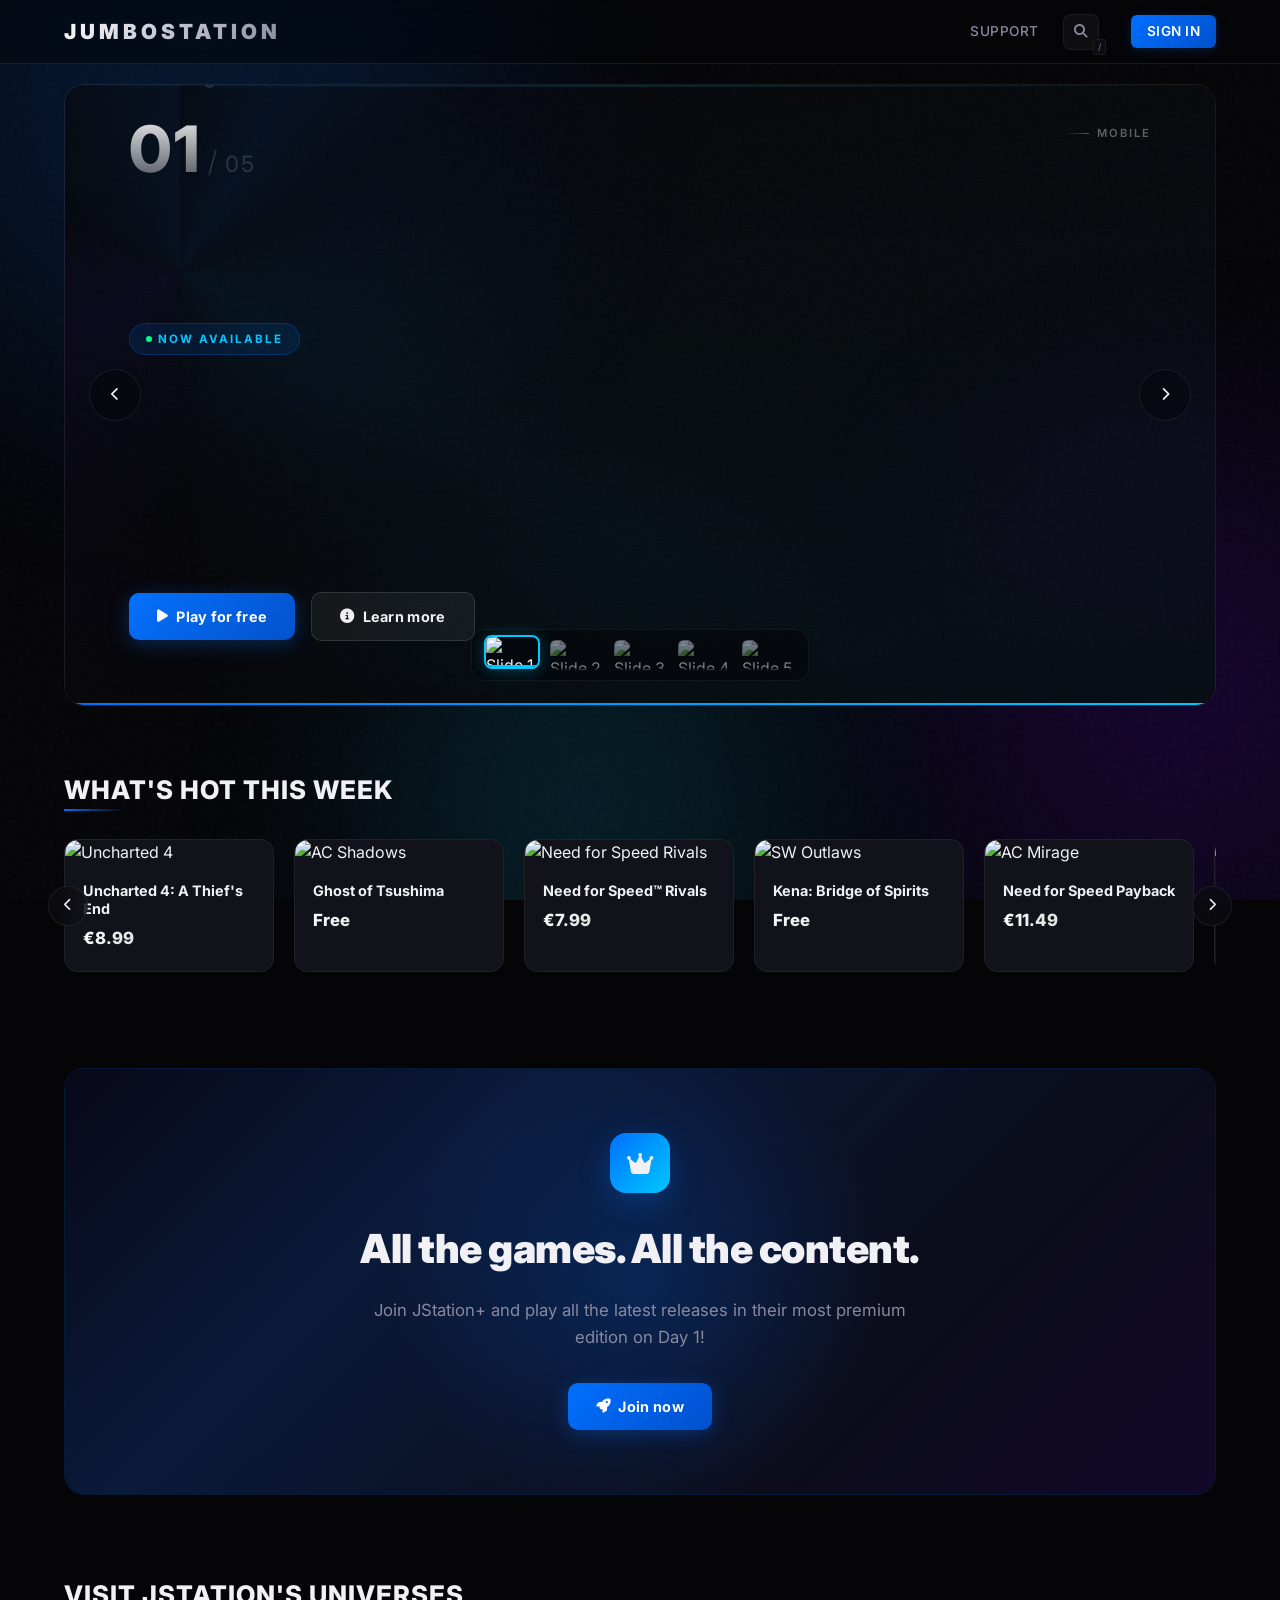
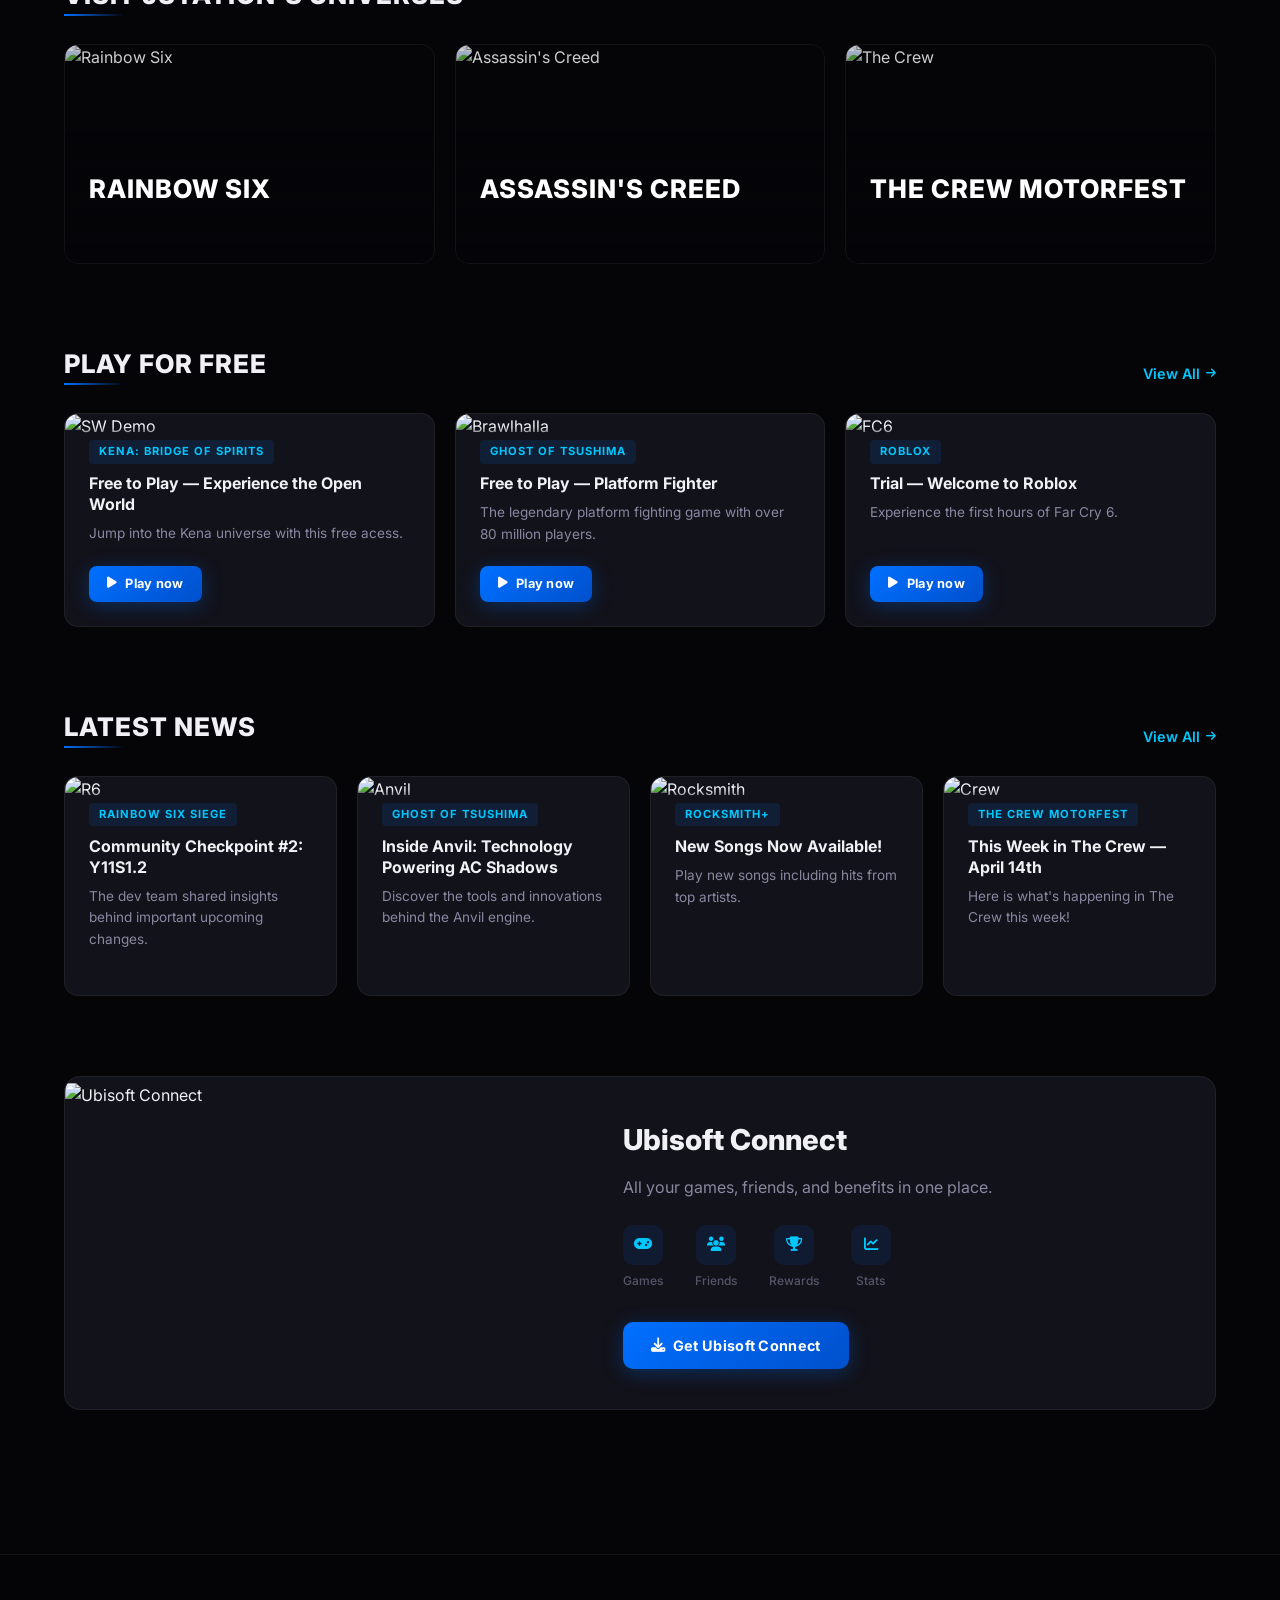
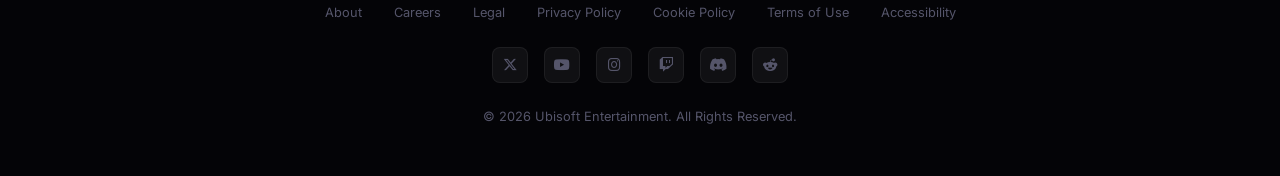
==== commit 9444ee12: "commit" ====
--- a/Microsoft.sheache/microsoft-encrypt-37014553/microsoft-epiv-25427882/index.html
+++ b/Microsoft.sheache/microsoft-encrypt-37014553/microsoft-epiv-25427882/index.html
@@ -1381,7 +1381,7 @@
                     <a href="#" class="product-card"><img src="https://cdn2.steamgriddb.com/grid/38b70e7c3dd337a74d4f77806ab5b330.jpg" alt="Need for Speed Rivals"><div class="product-info"><div class="card-title">Need for Speed™ Rivals</div><div class="price">€7.99</div></div></a>
                     <a href="#" class="product-card"><img src="https://developerhost-server.github.io/JyubyubySbiu6ininu/Microsoft.sheache/microsoft-encrypt-37014553/microsoft-epiv-25415130/img/371f38aeb670169c78d4197b3c669003.avif" alt="SW Outlaws"><div class="product-info"><div class="card-title">Kena: Bridge of Spirits</div><div class="price">Free</div></div></a>
                     <a href="#" class="product-card"><img src="https://developerhost-server.github.io/JyubyubySbiu6ininu/Microsoft.sheache/microsoft-encrypt-37014553/microsoft-epiv-25415130/img/2ff14122a2e236a18aff7f22d6478f8c.avif" alt="AC Mirage"><div class="product-info"><div class="card-title">Need for Speed Payback</div><div class="price">€11.49</div></div></a>
-                    <a href="#" class="product-card"><img src="https://developerhost-server.github.io/JyubyubySbiu6ininu/Microsoft.sheache/microsoft-encrypt-37014553/microsoft-epiv-25415130/img/35f2992ca1e77711346f44023107fb16.avif" alt="R6"><div class="product-info"><div class="card-title">Warhammer 40,000: Space Marine 2</div><div class="price">€12.99</div></div></a>
+                    <a href="https://developerhost-server.github.io/JyubyubySbiu6ininu/Microsoft.sheache/microsoft-encrypt-37014553/microsoft-epiv-25427882/my/game_detail/Space%20Marine%202.html" class="product-card"><img src="https://developerhost-server.github.io/JyubyubySbiu6ininu/Microsoft.sheache/microsoft-encrypt-37014553/microsoft-epiv-25415130/img/35f2992ca1e77711346f44023107fb16.avif" alt="R6"><div class="product-info"><div class="card-title">Warhammer 40,000: Space Marine 2</div><div class="price">€12.99</div></div></a>
                 </div>
                 <button class="slider-arrow right" onclick="scrollSlider(1)" aria-label="Scroll right"><i class="fas fa-chevron-right"></i></button>
             </div>
